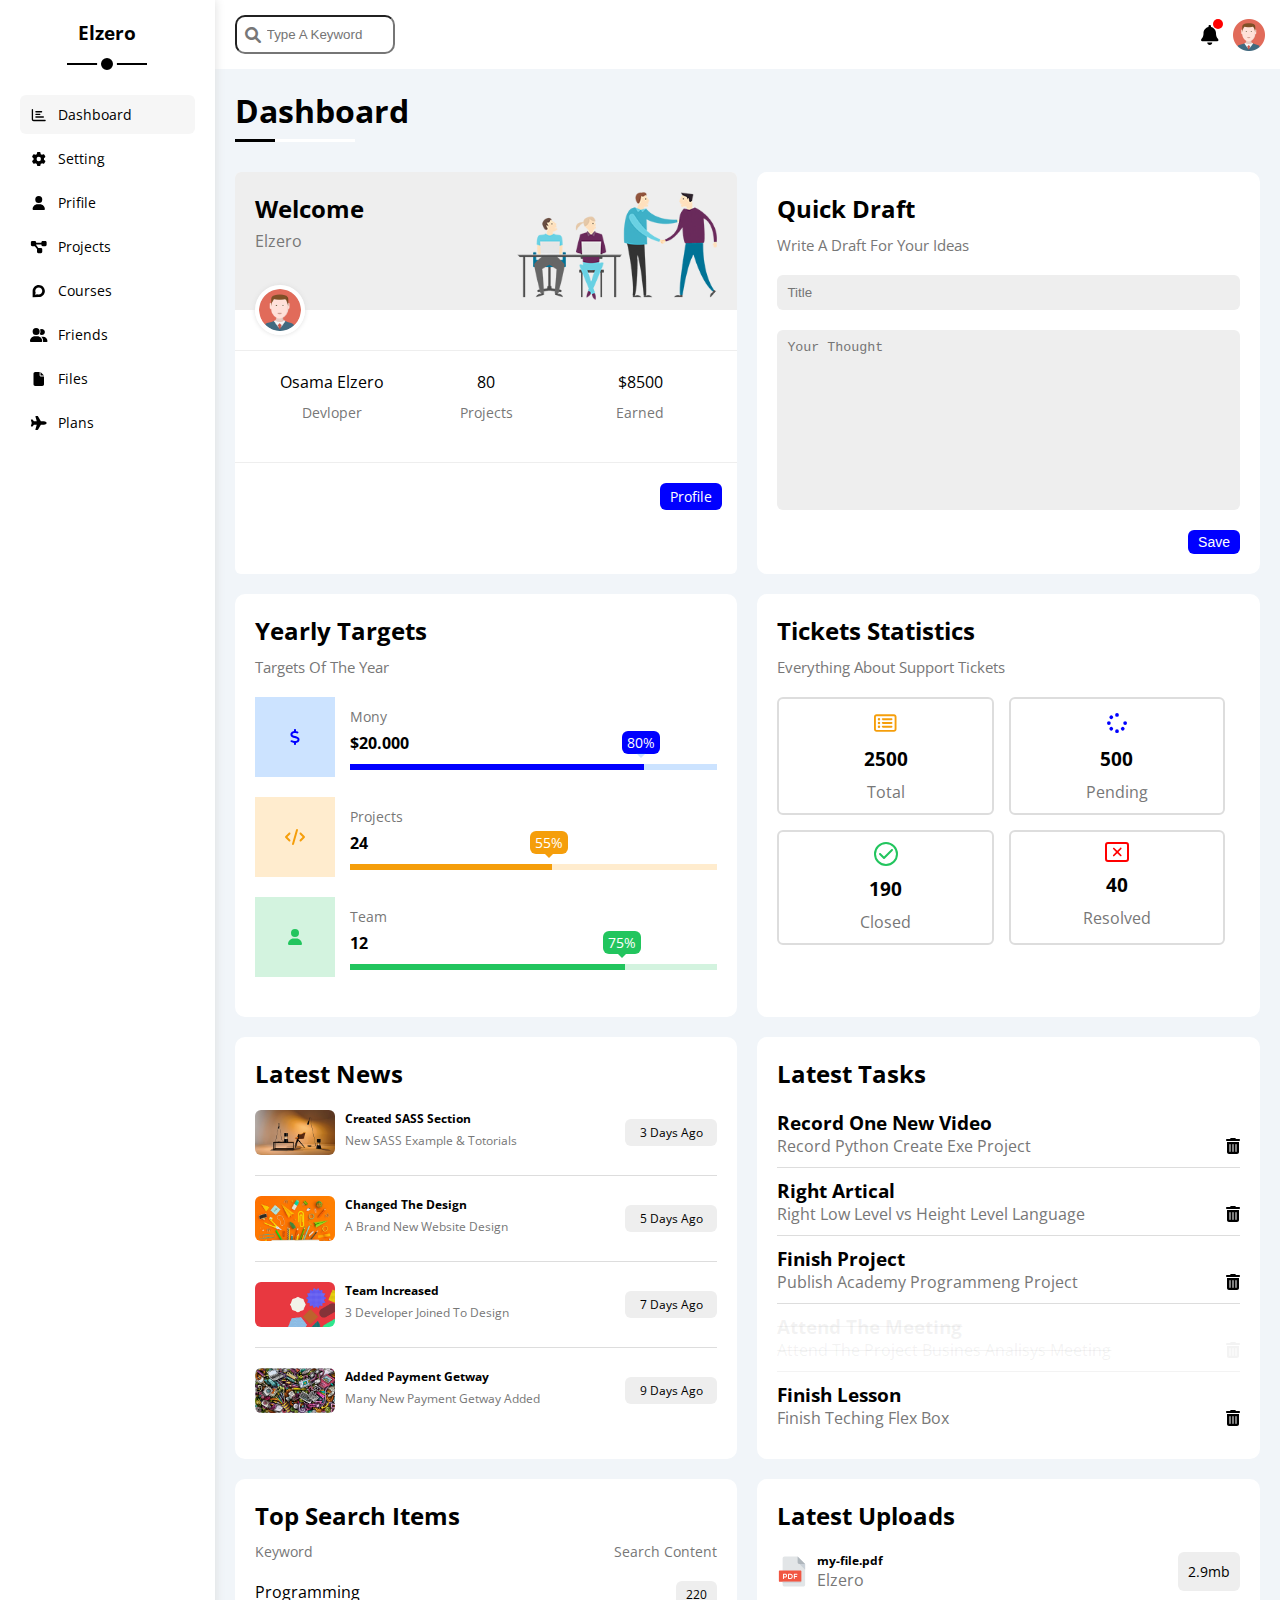
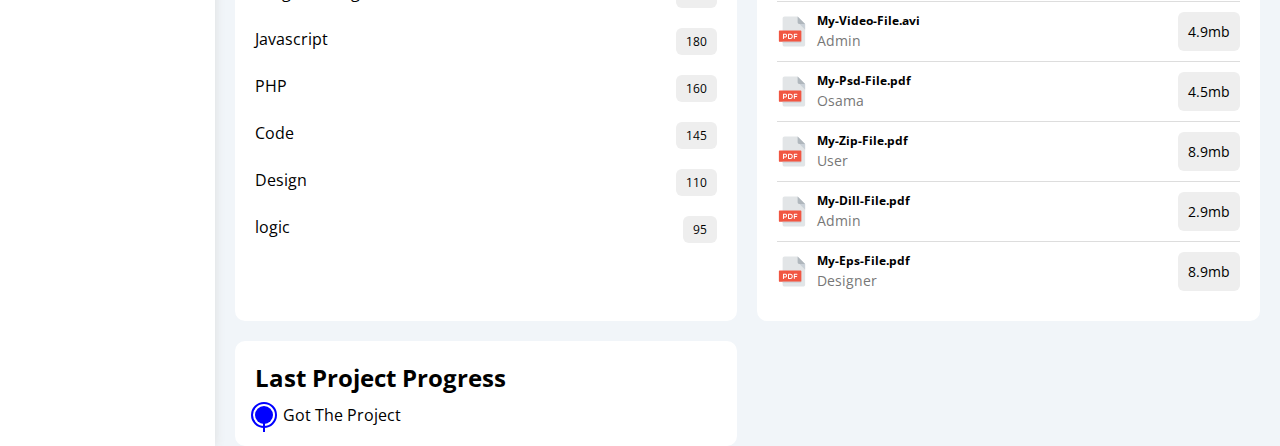
==== index.html @ ab2bf0a9 "test" ====
<!DOCTYPE html>
<html lang="en">

<head>
    <meta charset="UTF-8">
    <meta name="viewport" content="width=device-width, initial-scale=1.0">
    <title>Temblate4</title>
    <link rel="stylesheet" href="css/helpers/all.min.css">
    <link href="https://cdnjs.cloudflare.com/ajax/libs/font-awesome/6.0.0-beta3/css/all.min.css" rel="stylesheet">
    <link rel="stylesheet" href="css/helpers/reset.css">
    <link rel="stylesheet" href="css/helpers/global.css">
    <link rel="stylesheet" href="css/helpers/variables.css">
    <link rel="preconnect" href="https://fonts.googleapis.com">
    <link rel="preconnect" href="https://fonts.gstatic.com" crossorigin>
    <link href="https://fonts.googleapis.com/css2?family=Open+Sans:ital,wght@0,300..800;1,300..800&display=swap"
        rel="stylesheet">
    <link rel="stylesheet" href="css/style/framework.css">
    <link rel="stylesheet" href="css/style/sidebar-section.css">
    <link rel="stylesheet" href="css/mediaquery/sidebar-media.css">
    <link rel="stylesheet" href="css/style/head-section.css">
    <link rel="stylesheet" href="css/style/wrapper-section.css">
    <link rel="stylesheet" href="css/mediaquery/wrapper-media.css">


</head>

<body>
    <div class="page d-flex">
        <div class="sidebar bg-white p-20 p-relative">
            <h3 class="p-relative txt-c">Elzero</h3>
            <ul>
                <li>
                    <a class="active d-flex align-center fs-14 c-black rad-6 p-10" href="index.html">
                        <i class="fa-regular fa-chart-bar fa-fw"></i>
                        <span class="fs-14 hide-mobile">Dashboard</span>
                    </a>
                </li>
                <li>
                    <a class="d-flex align-center fs-14 c-black rad-6 p-10" href="setting.html">
                        <i class="fa-solid fa-gear fa-fw"></i>
                        <span class="fs-14 hide-mobile">Setting</span>
                    </a>
                </li>
                <li>
                    <a class="d-flex align-center fs-14 c-black rad-6 p-10" href="profile.html">
                        <i class="fa-solid fa-user fa-fw"></i>
                        <span class="fs-14 hide-mobile">Prifile</span>
                    </a>
                </li>
                <li>
                    <a class="d-flex align-center fs-14 c-black rad-6 p-10" href="projects.html">
                        <i class="fa-solid fa-diagram-project fa-fw"></i>
                        <span class="fs-14 hide-mobile">Projects</span>
                    </a>
                </li>
                <li>
                    <a class="d-flex align-center fs-14 c-black rad-6 p-10" href="courses.html">
                        <i class="fa-brands fa-discourse fa-fw"></i>
                        <span class="fs-14 hide-mobile">Courses</span>
                    </a>
                </li>
                <li>
                    <a class="d-flex align-center fs-14 c-black rad-6 p-10" href="friends.html">
                        <i class="fa-solid fa-user-group fa-fw"></i>
                        <span class="fs-14 hide-mobile">Friends</span>
                    </a>
                </li>
                <li>
                    <a class="d-flex align-center fs-14 c-black rad-6 p-10" href="files.html">
                        <i class="fa-solid fa-file fa-fw"></i>
                        <span class="fs-14 hide-mobile">Files</span>
                    </a>
                </li>
                <li>
                    <a class="d-flex align-center fs-14 c-black rad-6 p-10" href="plans.html">
                        <i class="fa-solid fa-plane fa-fw"></i>
                        <span class="fs-14 hide-mobile">Plans</span>
                    </a>
                </li>
            </ul>
        </div>
        <div class="content w-full">
            <!-- Strart Head -->
            <div class="head bg-white p-15 between-flex">
                <div class="search p-relative">
                    <input class="p-10 .border-ccc rad-10" type="search" placeholder="Type A Keyword">
                </div>
                <div class="icons d-flex align-center">
                    <span class="p-relative notification">
                        <i class="fa-solid fa-bell fa-lg"></i>
                    </span>
                    <img src="images/header/avatar.png" alt="">
                </div>
            </div>
            <!-- End Head -->
            <h1 class="p-relative">Dashboard</h1>
            <div class="wrapper d-grid g-20">
                <!-- Start welcome wedget -->
                <div class="welcome  bg-white rad-6  txt-c-mobile d-block-mobile">
                    <div class="intro p-relative p-20 d-flex space-between bg-eee">
                        <div>
                            <h2 class="m-0">welcome</h2>
                            <p class="c-grey mt-5 mb-0">Elzero</p>
                        </div>
                        <img src="images/header/avatar.png" alt="">
                        <img class="hide-mobile" src="images/wrapper/welcome.png" alt="">
                    </div>
                    <div class="body txt-c d-flex p-20 mt-40 mb-20 d-block-mobile">
                        <div>Osama Elzero <span class="d-block c-grey mt-10 fs-14">Devloper</span></div>
                        <div>80 <span class="d-block c-grey mt-10 fs-14">Projects</span></div>
                        <div>$8500<span class="d-block c-grey mt-10 fs-14">Earned</span></div>
                    </div>
                    <a href="profile.html" class="visit d-block fs-14 rad-6 bg-blue c-white w-fit btn-shape">Profile</a>
                </div>
                <!-- End welcome wedget -->

                <!-- Start quick draft wedget -->
                <div class="quick-draft p-20 bg-white rad-10">
                    <h2 class="mb-10">Quick Draft</h2>
                    <p class="mb-20 c-grey fs-15">Write A Draft For Your Ideas</p>
                    <form action="">
                        <input class="d-block mb-20 w-full bg-eee rad-6 b-none p-10" type="text" placeholder="Title">
                        <textarea class="d-block mb-20 w-full bg-eee rad-6 b-none p-10"
                            placeholder="Your Thought"></textarea>
                        <input class="save d-block fs-14 bg-blue rad-6 b-none c-white w-fit mt-20 btn-shape"
                            type="submit" value="Save">
                    </form>
                </div>
                <!-- End quick draft wedget -->

                <!-- Start Targets wedget -->
                <div class="targets p-20 bg-white rad-10">
                    <h2 class="mb-10">Yearly Targets</h2>
                    <p class="mb-20 c-grey fs-15">Targets Of The Year</p>
                    <div class="targets-row mb-20 center-flex  blue ">
                        <div class="icon center-flex">
                            <i class="fa-solid fa-dollar-sign c-blue"></i>
                        </div>
                        <div class="details">
                            <span class="fs-14 c-grey">Mony</span>
                            <span class="d-block mt-5 mb-10 fw-bold">$20.000</span>
                            <div class="progress p-relative">
                                <span class="bg-blue blue" style="width: 80%">
                                    <span class="bg-blue rad-6 fs-14">80%</span>
                                </span>
                            </div>
                        </div>
                    </div>

                    <div class="targets-row mb-20 center-flex orange">
                        <div class="icon center-flex">
                            <i class="fa-solid fa-code c-orange"></i>
                        </div>
                        <div class="details">
                            <span class="fs-14 c-grey">Projects</span>
                            <span class="d-block mt-5 mb-10 fw-bold">24</span>
                            <div class="progress p-relative">
                                <span class="bg-orange orange" style="width: 55%">
                                    <span class="bg-orange rad-6 fs-14">55%</span>
                                </span>
                            </div>
                        </div>
                    </div>

                    <div class="targets-row mb-20  center-flex green">
                        <div class="icon center-flex">
                            <i class="fa-solid fa-user c-green"></i>
                        </div>
                        <div class="details">
                            <span class="fs-14 c-grey">Team</span>
                            <span class="d-block mt-5 mb-10 fw-bold">12</span>
                            <div class="progress p-relative">
                                <span class="bg-green green" style="width: 75%">
                                    <span class="bg-green rad-6 fs-14">75%</span>
                                </span>
                            </div>
                        </div>
                    </div>
                </div>
                <!-- End Targets wedget -->

                <!-- Start tickets wedget -->
                <div class="tickets bg-white rad-10 p-20">
                    <h2 class="mb-10">Tickets Statistics</h2>
                    <p class="mb-20 c-grey fs-15">Everything About Support Tickets</p>
                    <div class="content flex-wrap d-flex g-15">
                        <div class="box rad-6 d-flex align-center justify-center flex-column g-10 p">
                            <div class="icon">
                                <i class="fa-regular fa-rectangle-list"></i>
                            </div>
                            <h3>2500</h3>
                            <span class="c-grey">Total</span>
                        </div>

                        <div class="box rad-6 d-flex align-center flex-column g-10 p">
                            <div class="icon">
                                <i class="fa-solid fa-spinner"></i>
                            </div>
                            <h3>500</h3>
                            <span class="c-grey">Pending</span>
                        </div>

                        <div class="box rad-6 d-flex  align-center flex-column g-10 p">
                            <div class="icon right rad-50 d-flex align-center justify-center">
                                <i class="fa-solid fa-check"></i>
                            </div>
                            <h3>190</h3>
                            <span class="c-grey">Closed</span>
                        </div>

                        <div class="box rad-6 d-flex align-center flex-column g-10 p">
                            <div class="icon d-flex align-center justify-center fs-14">
                                <i class="fa-solid fa-xmark"></i>
                            </div>
                            <h3>40</h3>
                            <span class="c-grey">Resolved</span>
                        </div>

                    </div>
                </div>
                <!-- End tickets wedget -->

                <!-- Start News wedget -->
                <div class="news p-20 bg-white rad-10">
                    <h2>Latest News</h2>
                    <!-- <p class="mb-20 c-grey fs-15">Latest News From The Website</p> -->
                    <div class="news-row  between-flex">
                        <div class="news-content d-flex g-10">
                            <img class="rad-6 hide-mobile" src="images/news/news-01.png" alt="">
                            <div class="text">
                                <h3 class="mb-5 fs-12">Created SASS Section</h3>
                                <p class="c-grey fs-12">New SASS Example & Totorials</p>
                            </div>
                        </div>
                        <div class="days bg-eee rad-6 d-flex justify-center fs-12 ">3 Days Ago</div>
                    </div>

                    <div class="news-row  between-flex">
                        <div class="news-content d-flex g-10">
                            <img class="rad-6 hide-mobile" src="images/news/news-02.png" alt="">
                            <div class="text">
                                <h3 class="mb-5 fs-12">Changed The Design</h3>
                                <p class="c-grey fs-12">A Brand New Website Design</p>
                            </div>
                        </div>
                        <div class="days bg-eee rad-6 d-flex justify-center fs-12 ">5 Days Ago</div>
                    </div>

                    <div class="news-row  between-flex">
                        <div class="news-content d-flex g-10">
                            <img class="rad-6 hide-mobile" src="images/news/news-03.png" alt="">
                            <div class="text">
                                <h3 class="mb-5 fs-12">Team Increased</h3>
                                <p class="c-grey fs-12">3 Developer Joined To Design</p>
                            </div>
                        </div>
                        <div class="days bg-eee rad-6 d-flex justify-center fs-12 ">7 Days Ago</div>
                    </div>
                    <div class="news-row  between-flex">
                        <div class="news-content d-flex g-10">
                            <img class="rad-6 hide-mobile" src="images/news/news-04.png" alt="">
                            <div class="text">
                                <h3 class="mb-5 fs-12">Added Payment Getway</h3>
                                <p class="c-grey fs-12">Many New Payment Getway Added</p>
                            </div>
                        </div>
                        <div class="days bg-eee rad-6 d-flex justify-center fs-12 ">9 Days Ago</div>
                    </div>
                </div>
                <!-- End News wedget -->

                <!-- Start tasks wedget -->
                <div class="tasks p-20 bg-white rad-10">
                    <h2 class="mb-10">Latest Tasks</h2>
                    <div class="tasks-row">
                        <div class="tasks-content d-flex space-between">
                            <div class="text">
                                <h3>Record One New Video</h3>
                                <p class="c-grey">Record Python Create Exe Project</p>
                            </div>
                            <div class="icon">
                                <i class="fa-solid fa-trash-can"></i>
                            </div>
                        </div>
                    </div>

                    <div class="tasks-row">
                        <div class="tasks-content d-flex space-between">
                            <div class="text">
                                <h3>Right Artical</h3>
                                <p class="c-grey">Right Low Level vs Height Level Language</p>
                            </div>
                            <div class="icon">
                                <i class="fa-solid fa-trash-can"></i>
                            </div>
                        </div>
                    </div>

                    <div class="tasks-row">
                        <div class="tasks-content d-flex space-between">
                            <div class="text">
                                <h3>Finish Project</h3>
                                <p class="c-grey">Publish Academy Programmeng Project</p>
                            </div>
                            <div class="icon">
                                <i class="fa-solid fa-trash-can"></i>
                            </div>
                        </div>
                    </div>

                    <div class="tasks-row">
                        <div class="tasks-content d-flex space-between">
                            <div class="text">
                                <h3 class="c-deleted line-through">Attend The Meeting</h3>
                                <p class="c-deleted line-through">Attend The Project Busines Analisys Meeting</p>
                            </div>
                            <div class="icon c-deleted">
                                <i class="fa-solid fa-trash-can"></i>
                            </div>
                        </div>
                    </div>

                    <div class="tasks-row">
                        <div class="tasks-content d-flex space-between">
                            <div class="text">
                                <h3>Finish Lesson</h3>
                                <p class="c-grey">Finish Teching Flex Box</p>
                            </div>
                            <div class="icon">
                                <i class="fa-solid fa-trash-can"></i>
                            </div>
                        </div>
                    </div>

                </div>
                <!-- End tasks wedget -->

                <!-- Start search wedget -->
                <div class="search p-20 bg-white rad-10">
                    <h2 class="mb-10">Top Search Items</h2>
                    <div class="keyword c-grey fs-14 d-flex space-between">
                        <p>Keyword</p>
                        <p>Search Content</p>
                    </div>

                    <div class="lang d-flex space-between mt-20">
                        <p>Programming</p>
                        <span class="bg-eee fs-12 rad-6">220</span>
                    </div>

                    <div class="lang d-flex space-between mt-20">
                        <p>Javascript</p>
                        <span class="bg-eee fs-12 rad-6">180</span>
                    </div>

                    <div class="lang d-flex space-between mt-20">
                        <p>PHP</p>
                        <span class="bg-eee fs-12 rad-6">160</span>
                    </div>

                    <div class="lang d-flex space-between mt-20">
                        <p>Code</p>
                        <span class="bg-eee fs-12 rad-6">145</span>
                    </div>

                    <div class="lang d-flex space-between mt-20">
                        <p>Design</p>
                        <span class="bg-eee fs-12 rad-6">110</span>
                    </div>

                    <div class="lang d-flex space-between mt-20">
                        <p>logic</p>
                        <span class="bg-eee fs-12 rad-6">95</span>
                    </div>
                </div>
                <!-- End search wedget -->

                <!-- Start uploads wedget -->
                <div class="upload p-20 bg-white rad-10">
                    <h2 class="mb-10">Latest Uploads</h2>

                    <div class="up-content p d-flex space-between">
                        <div class="file d-flex g-10">
                            <img src="images/uploads/pdf.svg" alt="">
                            <div class="text">
                                <p class="fs-12 fw-bold">my-file.pdf</p>
                                <span class="c-grey">Elzero</span>
                            </div>
                        </div>
                        <span class="number rad-6 bg-eee d-flex align-center justify-center fs-14">2.9mb</span>
                    </div>

                    <div class="up-content p d-flex space-between">
                        <div class="file d-flex g-10">
                            <img src="images/uploads/pdf.svg" alt="">
                            <div class="text">
                                <p class="fs-12 fw-bold">My-Video-File.avi</p>
                                <span class="c-grey fs-14">Admin</span>
                            </div>
                        </div>
                        <span class="number bg-eee rad-6 d-flex align-center justify-center fs-14">4.9mb</span>
                    </div>

                    <div class="up-content p d-flex space-between">
                        <div class="file d-flex g-10">
                            <img src="images/uploads/pdf.svg" alt="">
                            <div class="text">
                                <p class="fs-12 fw-bold">My-Psd-File.pdf</p>
                                <span class="c-grey fs-14">Osama</span>
                            </div>
                        </div>
                        <span class="number bg-eee rad-6 d-flex align-center justify-center fs-14">4.5mb</span>
                    </div>

                    <div class="up-content p d-flex space-between">
                        <div class="file d-flex g-10">
                            <img src="images/uploads/pdf.svg" alt="">
                            <div class="text">
                                <p class="fs-12 fw-bold">My-Zip-File.pdf</p>
                                <span class="c-grey fs-14">User</span>
                            </div>
                        </div>
                        <span class="number rad-6 bg-eee d-flex align-center justify-center fs-14">8.9mb</span>
                    </div>

                    <div class="up-content p d-flex space-between">
                        <div class="file d-flex g-10">
                            <img src="images/uploads/pdf.svg" alt="">
                            <div class="text">
                                <p class="fs-12 fw-bold">My-Dill-File.pdf</p>
                                <span class="c-grey fs-14">Admin</span>
                            </div>
                        </div>
                        <span class="number rad-6 bg-eee d-flex align-center justify-center fs-14">2.9mb</span>
                    </div>

                    <div class="up-content p d-flex space-between">
                        <div class="file d-flex g-10">
                            <img src="images/uploads/pdf.svg" alt="">
                            <div class="text">
                                <p class="fs-12 fw-bold">My-Eps-File.pdf</p>
                                <span class="c-grey fs-14">Designer</span>
                            </div>
                        </div>
                        <span class="number rad-6 bg-eee d-flex align-center justify-center fs-14">8.9mb</span>
                    </div>
                </div>
                <!-- End uploads wedget -->

                <!-- Start project wedget -->
                <div class="project p-20 bg-white rad-10">
                    <h2 class="mb-10">Last Project Progress</h2>

                    <ul>
                        <li class="d-flex align-center"><span class="p-relative"></span>Got The Project</li>
                    </ul>
                </div>
                <!-- End project wedget -->



            </div>
        </div>


        <script src="js/all.min.js"></script>
</body>

</html>
---- css/helpers/global.css ----
html {
    scroll-behavior: smooth;
}

body {
    font-family: "Open Sans", sans-serif;
}


ul {
    list-style: none;
}

a {
    text-decoration: none;
}

/* *:focus {
    outline: none;
} */

.container {
    padding-left: 15px;
    padding-right: 15px;
    margin-left: auto;
    margin-right: auto;
}

::-webkit-scrollbar {
    width: 15px;
}

::-webkit-scrollbar-track {
    background-color: white;
}

::-webkit-scrollbar-thumb {
    background-color: var(--main-color);
    transition: var(--main-transition);
    -webkit-transition: var(--main-transition);
    -moz-transition: var(--main-transition);
    -ms-transition: var(--main-transition);
    -o-transition: var(--main-transition);
}

::-webkit-scrollbar-thumb:hover {
    background-color: var(--main-ultr-color);
}
---- css/helpers/variables.css ----
:root {
    --main-transition: 0.3s;
    --fa-style-family: "Font Awesome 6 Free";
    --grey-color: #777;
    --red-color: red;
    --main-color: blue;
    --main-ultr-color: rgb(6, 6, 230);
    --blue: rgb(0 117 255 / 20%);
    --orange: #f59e0b;
    --green: #22c55e;
    --color-deleted : #77777717;
}
---- css/style/framework.css ----
/* Start box flex*/
@media(max-width:767px) {
    .hide-mobile {
        display: none;
    }

    .d-block-mobile {
        display: block;
    }
}

.d-block {
    display: block;
}

.d-flex {
    display: flex;
}

.flex-column {
    flex-direction: column;
}

.flex-wrap {
    flex-wrap: wrap;
}

.align-center {
    align-items: center;
}

.justify-center {
    justify-content: center;
}

.space-between {
    justify-content: space-between;
}

.d-grid {
    display: grid;
}

.g-10 {
    gap: 10px;
}

.g-20 {
    gap: 20px;
}

.g-15 {
    gap: 15px;
}

/* End box flex*/


/* Start width */
.w-full {
    width: 100%;
}

.w-fit {
    width: fit-content;
}

/* End width */

/* Start padding + margin */
.p-5 {
    padding: 5px;
}

.p-10 {
    padding: 10px;
}

.p-15 {
    padding: 15px;
}

.p-20 {
    padding: 20px;
}

.p {
    padding: 10px 0px;
}


.m-0 {
    margin: 0;
}

.m-20 {
    margin: 20px;
}

.mt-0 {
    margin-top: 0;
}

.mt-5 {
    margin-top: 5px;
}

.mt-10 {
    margin-top: 10px;
}

.mt-20 {
    margin-top: 20px;
}

.mt-40 {
    margin-top: 40px;
}

.mb-5 {
    margin-bottom: 5px;
}

.mb-10 {
    margin-bottom: 10px;
}

.mb-20 {
    margin-bottom: 20px;
}

/*End padding + margin */

/* Start color */
.bg-white {
    background-color: white;
}

.bg-eee {
    background-color: #eee;
}

.bg-blue {
    background-color: var(--main-color);
}

.bg-orange {
    background-color: var(--orange);
}

.bg-green {
    background-color: var(--green);
}

.c-black {
    color: black;
}

.c-grey {
    color: var(--grey-color);
}

.c-deleted {
    color: var(--color-deleted);
}


.c-white {
    color: white;
}

.c-blue {
    color: var(--main-color);
}

.c-orange {
    color: var(--orange);
}

.c-green {
    color: var(--green);
}

@media(max-width:767px) {
    .black-mobile {
        color: black;
    }
}

/* End color */

/* Start position */
.p-relative {
    position: relative;
}

/* End position */

/* Start fonts*/
.txt-c {
    text-align: center;
}

.fs-10 {
    font-size: 10px;
}

.fs-12 {
    font-size: 12px;
}

.fs-14 {
    font-size: 14px;
}

.fs-15 {
    font-size: 15px;
}

.fw-bold {
    font-weight: bold;
}

.line-through {
    text-decoration: line-through;
}

@media(max-width:767px) {
    .txt-c-mobile {
        text-align: center;
    }

    .d-block-mobile {
        display: block;
    }
}

/* End fonts */

/* Start border */
.rad-6 {
    border-radius: 6px;
    -webkit-border-radius: 6px;
    -moz-border-radius: 6px;
    -ms-border-radius: 6px;
    -o-border-radius: 6px;
}

.rad-10 {
    border-radius: 10px;
    -webkit-border-radius: 10px;
    -moz-border-radius: 10px;
    -ms-border-radius: 10px;
    -o-border-radius: 10px;
}

.rad-50 {
    border-radius: 50%;
    -webkit-border-radius: 50%;
    -moz-border-radius: 50%;
    -ms-border-radius: 50%;
    -o-border-radius: 50%;
}

.border-ccc {
    border: 1px solid #ccc;
}

.b-none {
    border: none;
}

/* End border*/

/* Start Component */
.between-flex {
    display: flex;
    align-items: center;
    justify-content: space-between;
}

.center-flex {
    display: flex;
    align-items: center;
    justify-content: center;
}

.btn-shape {
    padding: 4px 10px;
}

/* End Component */
---- css/style/sidebar-section.css ----
.page {
    background-color: #f1f5f9;
    min-height: 200vh;
}

.sidebar {
    width: 250px;
    box-shadow: 0 0 10px #ddd;
}

.sidebar>h3 {
    margin-bottom: 50px;
}

.sidebar ul li a{
    transition: var(--main-transition);
    -webkit-transition: var(--main-transition);
    -moz-transition: var(--main-transition);
    -ms-transition: var(--main-transition);
    -o-transition: var(--main-transition);
    margin-bottom: 5px;
}

.sidebar ul li a:hover , .sidebar ul li a.active{
    background-color: #f6f6f6;
}
.sidebar ul li a span{
    margin-left: 10px;
}
---- css/mediaquery/sidebar-media.css ----
@media(max-width:767px) {
    .sidebar {
        width: 58px;
        padding: 10px;
    }

    .sidebar h3 {
        font-size: 13px;
        margin-bottom: 15px;
    }

}

@media(min-width:768px) {

    .sidebar>h3::before,
    .sidebar>h3::after {
        content: "";
        background-color: black;
        left: 50%;
        transform: translateX(-50%);
        position: absolute;
    }

    .sidebar>h3::before {
        bottom: -20px;
        height: 2px;
        width: 80px;

    }

    .sidebar>h3::after {
        bottom: -29px;
        height: 12px;
        width: 12px;
        border-radius: 50%;
        border: 4px solid white;
    }
}
---- css/style/head-section.css ----
.content {
    overflow: hidden;
}

.content .head .search::before {
    font-family: var(--fa-style-family);
    content: "\f002";
    font-weight: 900;
    position: absolute;
    top: 50%;
    transform: translateY(-50%);
    left: 15px;
    color: var(--grey-color);
}
 

.content .head .search input {
    margin-left: 5px;
    padding-left: 30px;
    width: 160px;
    transition: width 0.3s;
    -webkit-transition: width 0.3s;
    -moz-transition: width 0.3s;
    -ms-transition: width 0.3s;
    -o-transition: width 0.3s;
}

.content .head .search input:focus {
    outline-color: #ddd;
    width: 200px;
}
.content .head .search input:focus::placeholder{
  color: transparent;
}

.content .head .icons .notification::before {
    content: "";
    background-color: var(--red-color);
    width: 10px;
    height: 10px;
    border-radius: 50%;
    position: absolute;
    top: -5px;
    right: -5px;
}

.content .head .icons  img {
    width: 32px;
    height: 32px;
    margin-left: 15px;
}

.page h1 {
    margin: 20px 20px 40px;
}

.page h1::before,
.page h1::after {
    content: "";
    height: 3px;
    background-color: black;
    position: absolute;
    left: 0;
    bottom: -10px;
}

.page h1::before {
    width: 120px;
    background-color: white;
}
.page h1::after {
    width: 40px;
    background-color: black;
}
---- css/style/wrapper-section.css ----
.wrapper {
    grid-template-columns: repeat(auto-fill, minmax(400px, 1fr));
    margin-left: 20px;
    margin-right: 20px;
}

.wrapper .intro>div>h2 {
    text-transform: capitalize;
}

/* start welcom wedget */
.welcome {
    overflow: hidden;
}

.welcome .intro img:last-of-type {
    width: 200px;
    margin-bottom: -10px;
}

.welcome .intro img:first-of-type {
    position: absolute;
    top: 100%;
    transform: translateY(-50%);
    width: 50px;
    height: 50px;
    border-radius: 50%;
    -webkit-border-radius: 50%;
    -moz-border-radius: 50%;
    -ms-border-radius: 50%;
    -o-border-radius: 50%;
    border: 4px solid white;
    -webkit-transform: translateY();
    -moz-transform: translateY();
    -ms-transform: translateY();
    -o-transform: translateY();
    box-shadow: 0 0 5px #ddd;
}

.welcome .body {
    border-top: 1px solid #eee;
    border-bottom: 1px solid #eee;

}

.welcome .body>div {
    flex: 1;
}

.welcome .body>div:not(:last-of-type) {
    margin-bottom: 20px;
}

.welcome .visit {
    margin: 0 15px 15px auto;
    transition: var(--main-transition);
    -webkit-transition: var(--main-transition);
    -moz-transition: var(--main-transition);
    -ms-transition: var(--main-transition);
    -o-transition: var(--main-transition);
}

.welcome .visit:hover {
    background-color: var(--main-ultr-color);
}

/* end welcom wedget */

/* start quick draft wedget */
.quick-draft form textarea {
    resize: none;
    min-height: 180px;
}

.quick-draft form .save {
    margin-left: auto;
    cursor: pointer;
    transition: var(--main-transition);
    -webkit-transition: var(--main-transition);
    -moz-transition: var(--main-transition);
    -ms-transition: var(--main-transition);
    -o-transition: var(--main-transition);
}

.quick-draft form .save:hover {
    background-color: var(--main-ultr-color);
}

/* End quick draft wedget */

/* start target wedget */
.targets .targets-row .icon {
    width: 80px;
    height: 80px;
    margin-right: 15px;
}

.blue .icon,
.blue .progress {
    background-color: rgb(0 117 255 / 20%);
}

.orange .icon,
.orange .progress {
    background-color: rgb(255 158 11 / 20%);
}

.green .icon,
.green .progress {
    background-color: rgb(34 197 94 / 20%);
}


.targets .details {
    flex: 1;
}

.targets .details .progress {
    height: 6px;
}

.targets .details .progress>span {
    position: absolute;
    top: 0;
    left: 0;
    height: 100%;
}

.targets .details .progress>span span {
    position: absolute;
    bottom: 16px;
    right: -16px;
    color: white;
    padding: 2px 5px;
}

.targets .details .progress>span span::after {
    content: "";
    position: absolute;
    border-color: transparent;
    border-style: solid;
    border-width: 5px;
    bottom: -9px;
    left: 50%;
    transform: translateX(-50%);
    -webkit-transform: translateX(-50%);
    -moz-transform: translateX(-50%);
    -ms-transform: translateX(-50%);
    -o-transform: translateX(-50%);
}

.targets .details .progress>.blue span::after {
    border-top-color: var(--blue);
}

.targets .details .progress>.orange span::after {
    border-top-color: var(--orange);
}

.targets .details .progress>.green span::after {
    border-top-color: var(--green);
}

/* End target wedget */

/* Start tickets wedget */
.tickets .content .box {
    border: 2px solid #ddd;
    width: calc(50% - 15px);
}

.tickets .content>div:first-of-type+div .icon {
    color: var(--main-color);
    font-size: 20px;
}

.tickets .content>div:first-of-type .icon {
    color: var(--orange);
    font-size: 20px;
}

.tickets .content .box .right {
    width: 20px;
    height: 20px;
    border: 2px solid var(--green);
    color: var(--green);
    padding: 10px;
}

.tickets .content>div:last-of-type .icon {
    width: 20px;
    height: 20px;
    border: 2px solid red;
    padding: 0 10px;
    border-radius: 3px;
    -webkit-border-radius: 3px;
    -moz-border-radius: 3px;
    -ms-border-radius: 3px;
    -o-border-radius: 3px;
    color: red;
}

/* End tickets wedget  */

/* Start News wedget */
.news .news-row {
    padding: 20px 0px;
}

.news .news-row:not(:last-of-type) {
    border-bottom: 1px solid #ddd;
}

.news .news-row .news-content {
    width: 80%;
}

.news .news-row .news-content img {
    width: 80px;
    height: 45px;
}

.news .news-row .days {
    width: 20%;
    padding: 5px;
}

/* End News wedget */

/* Start Tasks wedget */
.tasks .tasks-row:not(:last-of-type) {
    border-bottom: 1px solid #ddd;
}

.tasks .tasks-row .tasks-content {
    align-items: flex-end;
    padding: 10px 0px;
}

.tasks .tasks-row:first-of-type+.tasks-row+.tasks-row+.tasks-row {
    border-bottom: 1px solid var(--color-deleted);
}

/* End Tasks wedget */

/* Start search wedget */
.search .lang span {
    padding: 5px 10px;
}

/* End search wedget */

/* Start uploads wedget */
.upload .up-content:not(:last-of-type) {
    border-bottom: 1px solid #ddd;
}

.upload .up-content .file img {
    width: 30px;
}

.upload .up-content .number {
    padding: 4px 10px;
}

/* End uploads wedget */

/* start project wedget */


.project ul li span {
    width: 18px;
    height: 18px;
    background-color: var(--main-color);
    border-radius: 50%;
    -webkit-border-radius: 50%;
    -moz-border-radius: 50%;
    -ms-border-radius: 50%;
    -o-border-radius: 50%;
    /* border: 2px solid red; */
    display: inline-block;
    margin-right: 10px;
}

.project ul li span::before{
  content: "";
  position: absolute;
  left: -4px;
  top: -4px;
  bottom: -4px;
  right: -4px;
  border: 2.5px solid var(--main-color);
  border-radius: 50%;
  -webkit-border-radius: 50%;
  -moz-border-radius: 50%;
  -ms-border-radius: 50%;
  -o-border-radius: 50%;
}

.project ul li span::after{
    content: "";
    position: absolute;
    width: 2px;
    height: 10px;
    background-color: var(--main-color);
    left: 50%;
    transform: translateX(-50%);
    bottom: -8px;
    -webkit-transform: translateX(-50%);
    -moz-transform: translateX(-50%);
    -ms-transform: translateX(-50%);
    -o-transform: translateX(-50%);
}






/* end project wedget */
---- css/mediaquery/wrapper-media.css ----
@media(max-width:767px) {
    .wrapper {
        grid-template-columns: minmax(200px, 1fr);
        margin-left: 10px;
        margin-right: 10px;
        gap: 10px;
    }

    .welcome .intro img:first-of-type {
        left: 50%;
        top: 74px;
        transform: translateX(-50%);

    }

    .tickets .content .box {
        width: 100%;
    }

    .news .news-row .days {
        width: 30%;
        font-size: 12px;
    }

    .news .news-row .news-content .text h3 {
        font-size: 16px;
    }

    .news .news-row .news-content .text p {
        font-size: 12px;
    }

    .tasks .tasks-row .tasks-content .text h3 {
        font-size: 16px;
    }

    .tasks .tasks-row .tasks-content .text p {
        font-size: 14px;
    }

}
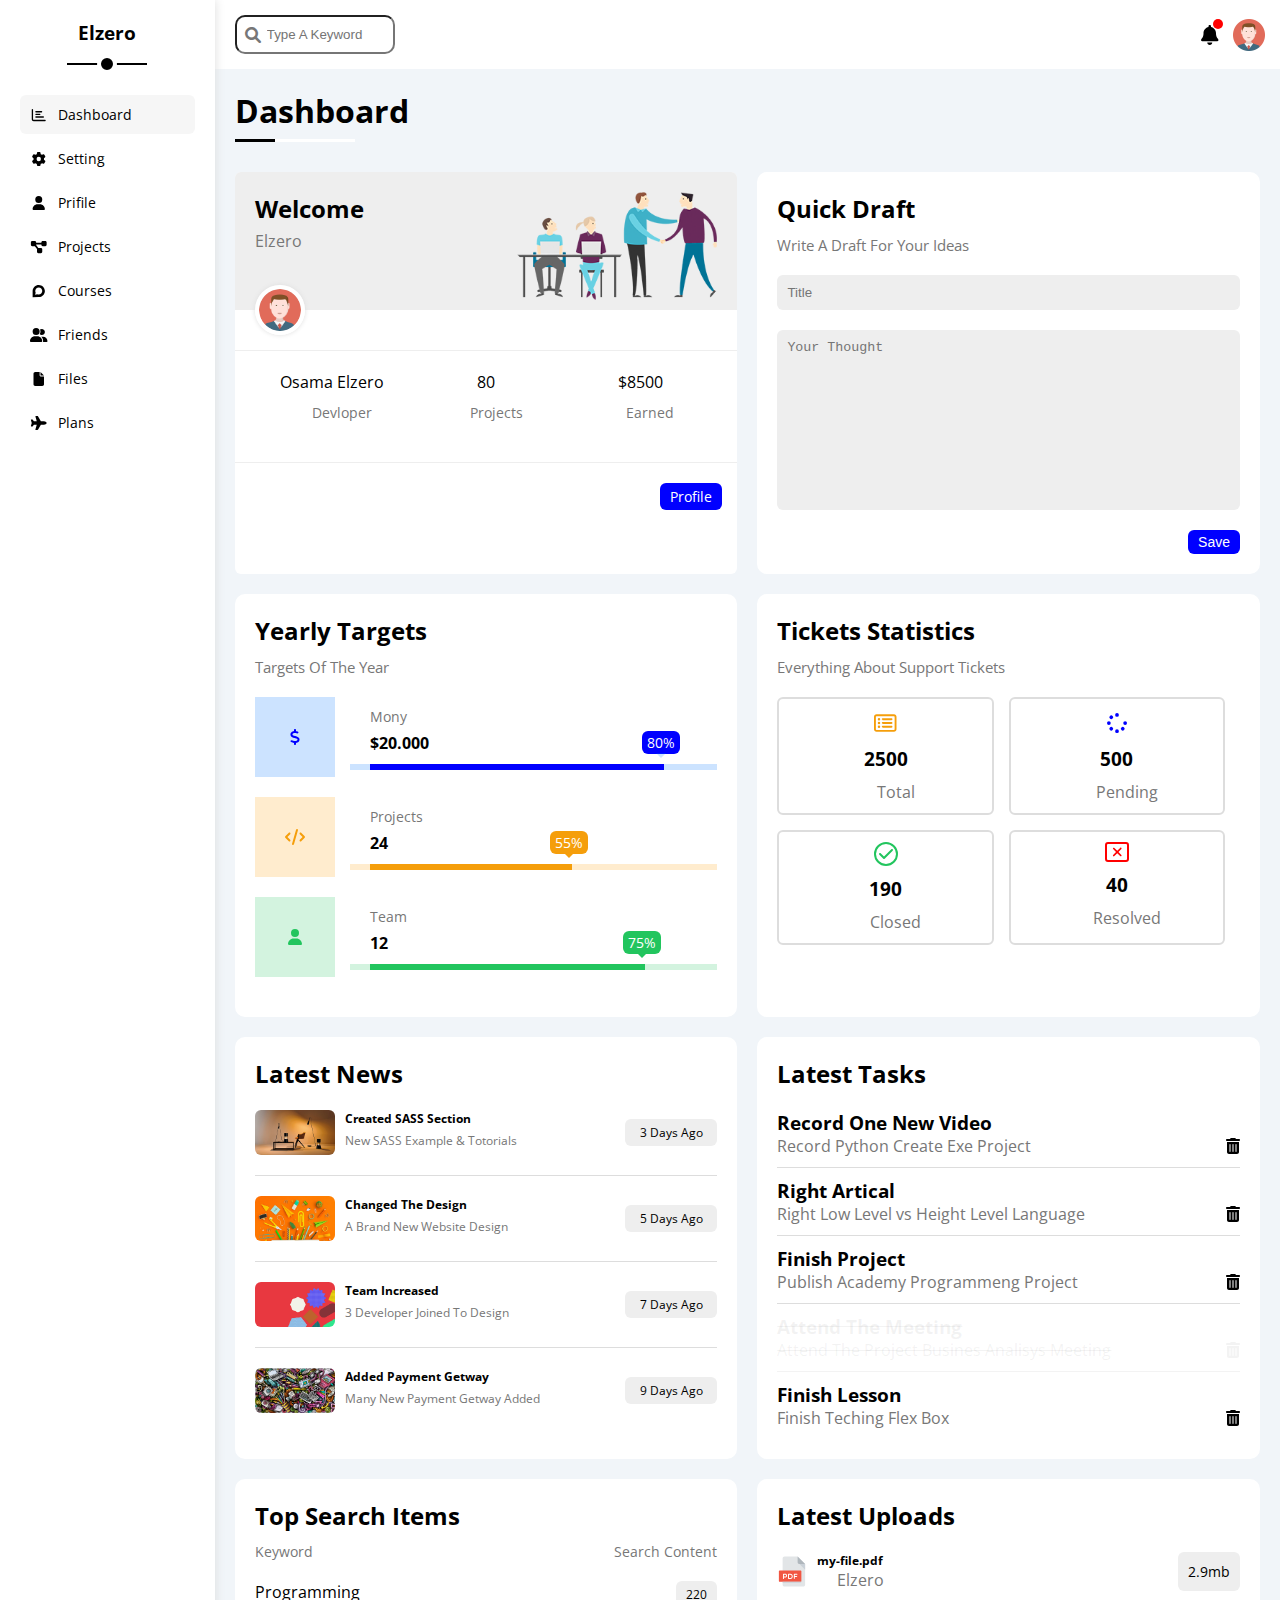
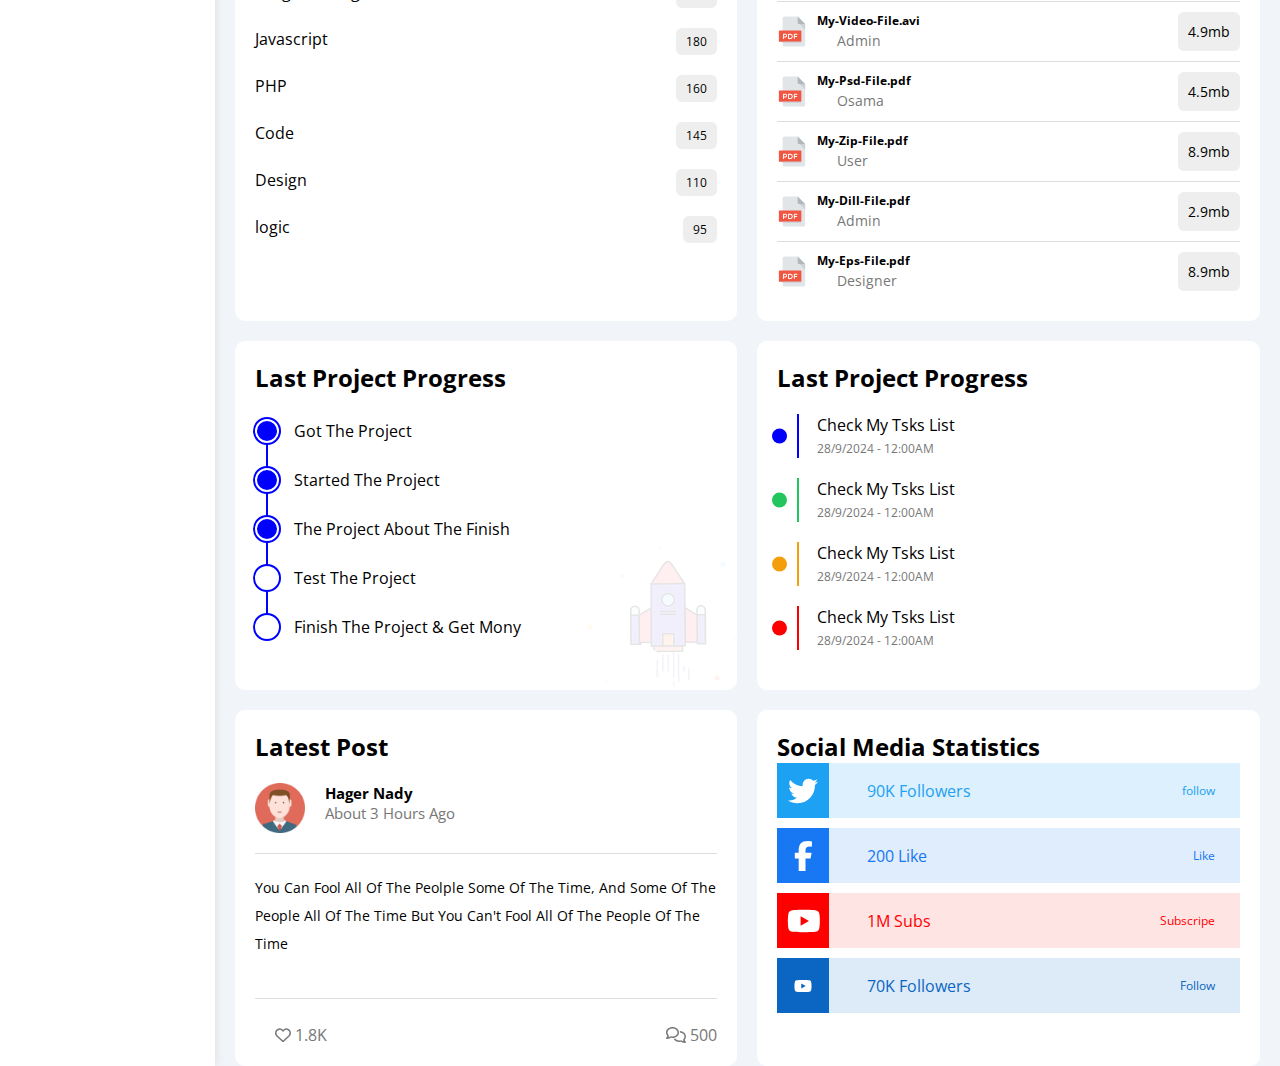
==== commit 4612e025: "update" ====
--- a/index.html
+++ b/index.html
@@ -448,14 +448,109 @@
                 <!-- End uploads wedget -->
 
                 <!-- Start project wedget -->
-                <div class="project p-20 bg-white rad-10">
+                <div class="project p-20 bg-white rad-10 p-relative">
                     <h2 class="mb-10">Last Project Progress</h2>
 
-                    <ul>
-                        <li class="d-flex align-center"><span class="p-relative"></span>Got The Project</li>
+                    <ul class="p-relative">
+                        <li class="mt-25 d-flex align-center done">Got The Project</li>
+                        <li class="mt-25 d-flex align-center done">Started The Project</li>
+                        <li class="mt-25 d-flex align-center done">The Project About The Finish</li>
+                        <li class="mt-25 d-flex align-center current">Test The Project</li>
+                        <li class="mt-25 d-flex align-center">Finish The Project & Get Mony</li>
                     </ul>
+                    <img src="images/project/project.png" class="hide-mobile" alt="project image">
                 </div>
                 <!-- End project wedget -->
+
+                <!-- Start reminder wedget -->
+                <div class="reminder p-20 bg-white rad-10">
+                    <h2 class="mb-20">Last Project Progress</h2>
+                    <ul class="p-relative">
+                        <li class="p-relative mb-20">
+                            <p>Check My Tsks List</p>
+                            <span class="c-grey fs-12">28/9/2024 - 12:00AM</span>
+                        </li>
+                        <li class="p-relative mb-20">
+                            <p>Check My Tsks List</p>
+                            <span class="c-grey fs-12">28/9/2024 - 12:00AM</span>
+                        </li>
+                        <li class="p-relative mb-20">
+                            <p>Check My Tsks List</p>
+                            <span class="c-grey fs-12">28/9/2024 - 12:00AM</span>
+                        </li>
+                        <li class="p-relative mb-20">
+                            <p>Check My Tsks List</p>
+                            <span class="c-grey fs-12">28/9/2024 - 12:00AM</span>
+                        </li>
+                    </ul>
+                </div>
+                <!-- End reminder wedget -->
+
+                <!-- Start latest post wedget -->
+                <div class="post p-20 bg-white rad-10">
+                    <h2 class="mb-20">Latest Post</h2>
+
+                    <div class="owner d-flex g-20 ">
+                        <img src="images/header/avatar.png" alt="">
+                        <div class="text">
+                            <h3 class="fs-15">Hager Nady</h3>
+                            <p class="c-grey fs-15">About 3 Hours Ago</p>
+                        </div>
+                    </div>
+
+                    <p class="txt-capital p-t-b fs-14">you can fool all of the peolple some of the time, and some of the
+                        people all
+                        of the time but you can't fool all of the people of the time</p>
+
+                    <div class="d-flex just-between mt-25 c-grey">
+                        <span>
+                            <i class="fa-regular fa-heart"></i>
+                            1.8K
+                        </span>
+
+                        <span>
+                            <i class="fa-regular fa-comments"></i>
+                            500
+                        </span>
+                    </div>
+                </div>
+                <!-- End latest post wedget -->
+
+                <!-- Start Social Media wedget -->
+                <div class="social p-20 bg-white rad-10">
+                    <h2>Social Media Statistics</h2>
+                    <div class="row twitter p-15 between-flex mb-10 p-relative">
+                        <span class="c-white h-full center-flex fs-30"><i class="fa-brands fa-twitter"></i></span>
+                        <span>90K Followers</span>
+                        <a href="#" class="fs-12 c-white btn-shape">follow</a>
+
+                    </div>
+
+                    <div class="row facebook p-15 between-flex mb-10 p-relative">
+                        <span class="c-white h-full center-flex fs-30"><i class="fa-brands fa-facebook-f"></i></span>
+                        <span>200 Like</span>
+                        <a href="#" class="fs-12 c-white btn-shape">Like</a>
+
+                    </div>
+
+                    <div class="row youtub p-15 between-flex mb-10 p-relative">
+                        <span class="c-white h-full center-flex fs-30"><i class="fa-brands fa-youtube"></i></span>
+                            <span>1M Subs</span>
+                            <a href="#" class="fs-12 c-white btn-shape">Subscripe</a>
+                    </div>
+
+                    <div class="row linkedin p-15 between-flex mb-10 p-relative">
+                        <span class="c-white h-full center-flex"><i class="fa-brands fa-youtube"></i></span>
+                       
+                            <span>70K Followers</span>
+                            <a href="#" class="fs-12 c-white btn-shape">Follow</a>
+                      
+                    </div>
+
+                </div>
+                <!-- End Social Media wedget -->
+
+
 
 
 
--- a/css/helpers/variables.css
+++ b/css/helpers/variables.css
@@ -9,4 +9,5 @@
     --orange: #f59e0b;
     --green: #22c55e;
     --color-deleted : #77777717;
+    /* --face-color */
 }--- a/css/style/framework.css
+++ b/css/style/framework.css
@@ -65,6 +65,10 @@
     width: fit-content;
 }
 
+.h-full {
+    height: 100%;
+}
+
 /* End width */
 
 /* Start padding + margin */
@@ -88,6 +92,10 @@
     padding: 10px 0px;
 }
 
+.p-t-b {
+    padding: 20px 0px;
+}
+
 
 .m-0 {
     margin: 0;
@@ -111,6 +119,10 @@
 
 .mt-20 {
     margin-top: 20px;
+}
+
+.mt-25 {
+    margin-top: 25px;
 }
 
 .mt-40 {
@@ -201,6 +213,10 @@
     text-align: center;
 }
 
+.txt-capital {
+    text-transform: capitalize;
+}
+
 .fs-10 {
     font-size: 10px;
 }
@@ -217,6 +233,10 @@
     font-size: 15px;
 }
 
+.fs-30 {
+    font-size: 30px;
+}
+
 .fw-bold {
     font-weight: bold;
 }
@@ -224,6 +244,7 @@
 .line-through {
     text-decoration: line-through;
 }
+
 
 @media(max-width:767px) {
     .txt-c-mobile {
@@ -285,6 +306,10 @@
     justify-content: center;
 }
 
+.just-between {
+    justify-content: space-between;
+}
+
 .btn-shape {
     padding: 4px 10px;
 }
--- a/css/style/wrapper-section.css
+++ b/css/style/wrapper-section.css
@@ -266,9 +266,7 @@
 /* End uploads wedget */
 
 /* start project wedget */
-
-
-.project ul li span {
+/* .project ul li span {
     width: 18px;
     height: 18px;
     background-color: var(--main-color);
@@ -278,11 +276,11 @@
     -ms-border-radius: 50%;
     -o-border-radius: 50%;
     /* border: 2px solid red; */
-    display: inline-block;
-    margin-right: 10px;
-}
-
-.project ul li span::before{
+/* display: inline-block;
+    margin-right: 10px; */
+/* } */
+
+/* .project ul li span::before{
   content: "";
   position: absolute;
   left: -4px;
@@ -295,26 +293,251 @@
   -moz-border-radius: 50%;
   -ms-border-radius: 50%;
   -o-border-radius: 50%;
-}
-
-.project ul li span::after{
+} */
+
+/* .project ul li span::after{
     content: "";
     position: absolute;
     width: 2px;
-    height: 10px;
+    height:40px;
     background-color: var(--main-color);
     left: 50%;
     transform: translateX(-50%);
-    bottom: -8px;
+    /* top: 109%; */
+/* bottom: -43px;
     -webkit-transform: translateX(-50%);
     -moz-transform: translateX(-50%);
     -ms-transform: translateX(-50%);
     -o-transform: translateX(-50%);
-}
-
-
-
-
-
-
-/* end project wedget */+}  */
+
+.project ul::before {
+    content: '';
+    position: absolute;
+    left: 11px;
+    height: 100%;
+    width: 2px;
+    background-color: var(--main-color);
+}
+
+.project ul li::before {
+    content: '';
+    width: 20px;
+    height: 20px;
+    display: block;
+    margin-right: 15px;
+    border-radius: 50%;
+    -webkit-border-radius: 50%;
+    -moz-border-radius: 50%;
+    -ms-border-radius: 50%;
+    -o-border-radius: 50%;
+    background-color: white;
+    border: 2px solid white;
+    outline: 2px solid var(--main-color);
+    z-index: 1;
+}
+
+.project ul li.done::before {
+    content: '';
+    background-color: var(--main-color);
+}
+
+.project ul li.current::before {
+    content: '';
+    animation: change-color 0.8s infinite alternate;
+    -webkit-animation: change-color 0.8s infinite alternate;
+}
+
+@keyframes change-color {
+    from {
+        background-color: var(--main-color);
+    }
+
+    to {
+        background-color: white;
+    }
+}
+
+.project img {
+    position: absolute;
+    width: 150px;
+    bottom: 0;
+    right: 0;
+    opacity: 0.1;
+}
+
+/* end project wedget */
+
+/* Start reminder wedget */
+.reminder ul {
+    margin-left: 20px;
+}
+
+.reminder ul li p,
+span {
+    margin-left: 20px;
+}
+
+.reminder ul li::before {
+    display: block;
+    content: '';
+    position: absolute;
+    left: 0px;
+    height: 100%;
+    width: 2px;
+    background-color: var(--main-color);
+}
+
+.reminder ul li::after {
+    content: '';
+    position: absolute;
+    top: 50%;
+    transform: translateY(-50%);
+    left: -25px;
+    height: 15px;
+    width: 15px;
+    border-radius: 50%;
+    background-color: var(--main-color);
+    -webkit-border-radius: 50%;
+    -moz-border-radius: 50%;
+    -ms-border-radius: 50%;
+    -o-border-radius: 50%;
+    -webkit-transform: translateY(-50%);
+    -moz-transform: translateY(-50%);
+    -ms-transform: translateY(-50%);
+    -o-transform: translateY(-50%);
+}
+
+
+.reminder ul li:first-of-type+li::before {
+    background-color: var(--green);
+}
+
+.reminder ul li:first-of-type+li::after {
+    background-color: var(--green);
+}
+
+.reminder ul li:first-of-type+li+li::before {
+    background-color: var(--orange);
+}
+
+.reminder ul li:first-of-type+li+li::after {
+    background-color: var(--orange);
+}
+
+.reminder ul li:first-of-type+li+li+li::before {
+    background-color: red;
+}
+
+.reminder ul li:first-of-type+li+li+li::after {
+    background-color: red;
+}
+
+/* End reminder wedget */
+
+/* Start latest post */
+.post .owner {
+    border-bottom: 1px solid #ddd;
+    padding-bottom: 20px;
+}
+
+.post .owner img {
+    width: 50px;
+}
+
+.post>p {
+    border-bottom: 1px solid #ddd;
+    line-height: 2;
+    padding-bottom: 40px;
+}
+
+/* End latest post */
+
+/* Start social wedget */
+.social .row {
+    padding-left: 70px;
+}
+
+.social .row>span:first-of-type {
+    position: absolute;
+    left: -20px;
+    top: 0;
+    width: 52px;
+    transition: var(--main-transition);
+    -webkit-transition: var(--main-transition);
+    -moz-transition: var(--main-transition);
+    -ms-transition: var(--main-transition);
+    -o-transition: var(--main-transition);
+
+}
+
+.social .row>span:first-of-type:hover {
+    transform: rotate(5deg);
+}
+
+.social .twitter {
+    background-color: #1da0f227;
+    color: #1da1f2;
+}
+
+.social .twitter>span:first-of-type {
+    background-color: #1da1f2;
+    color: white;
+}
+
+.social .twitter>span,
+.social .twitter a {
+    color: #1da1f2;
+}
+
+/* fcebook */
+.social .facebook {
+    background-color: #1876f222;
+    color: #1877f2;
+}
+
+.social .facebook>span:first-of-type {
+    background-color: #1877f2;
+    color: white;
+}
+
+.social .facebook>span,
+.social .facebook a {
+    color: #1877f2;
+}
+
+/* youtube */
+.social .youtub {
+    background-color: #ff00001b;
+    color: #ff0000;
+}
+
+.social .youtub>span:first-of-type {
+    background-color: #ff0000;
+    color: white;
+}
+
+.social .youtub>span,
+.social .youtub a {
+    color: #ff0000;
+}
+
+/* linkedin */
+
+.social .linkedin {
+    background-color: #0a66c223;
+    color: #0a66c2;
+}
+
+.social .linkedin>span:first-of-type {
+    background-color: #0a66c2;
+    color: white;
+}
+
+.social .linkedin>span,
+.social .linkedin a {
+    color: #0a66c2;
+}
+
+
+/* End social wedget */--- a/css/mediaquery/wrapper-media.css
+++ b/css/mediaquery/wrapper-media.css
@@ -37,5 +37,11 @@
     .tasks .tasks-row .tasks-content .text p {
         font-size: 14px;
     }
+    .post>p {
+        text-align: center;
+    }
+    .social .row>div>span:first-of-type {
+        font-size: 12px;
+    }
 
 }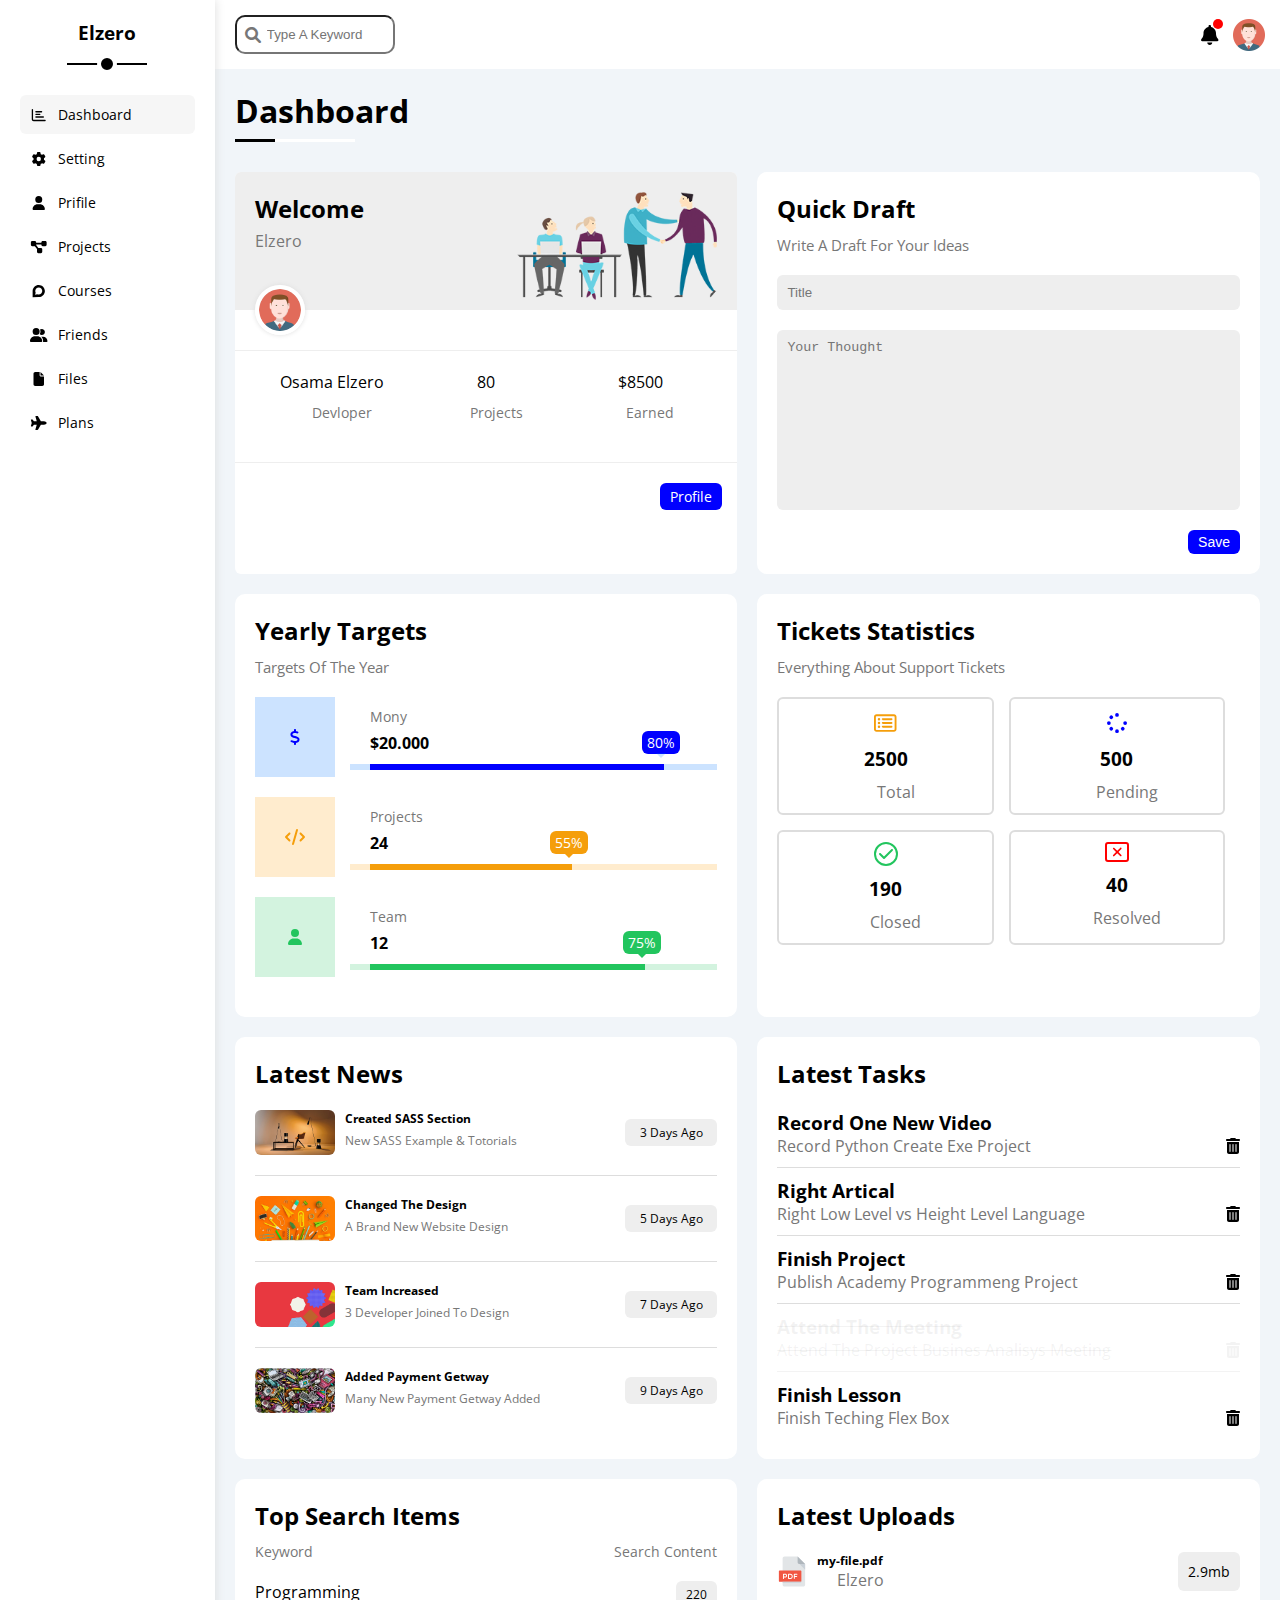
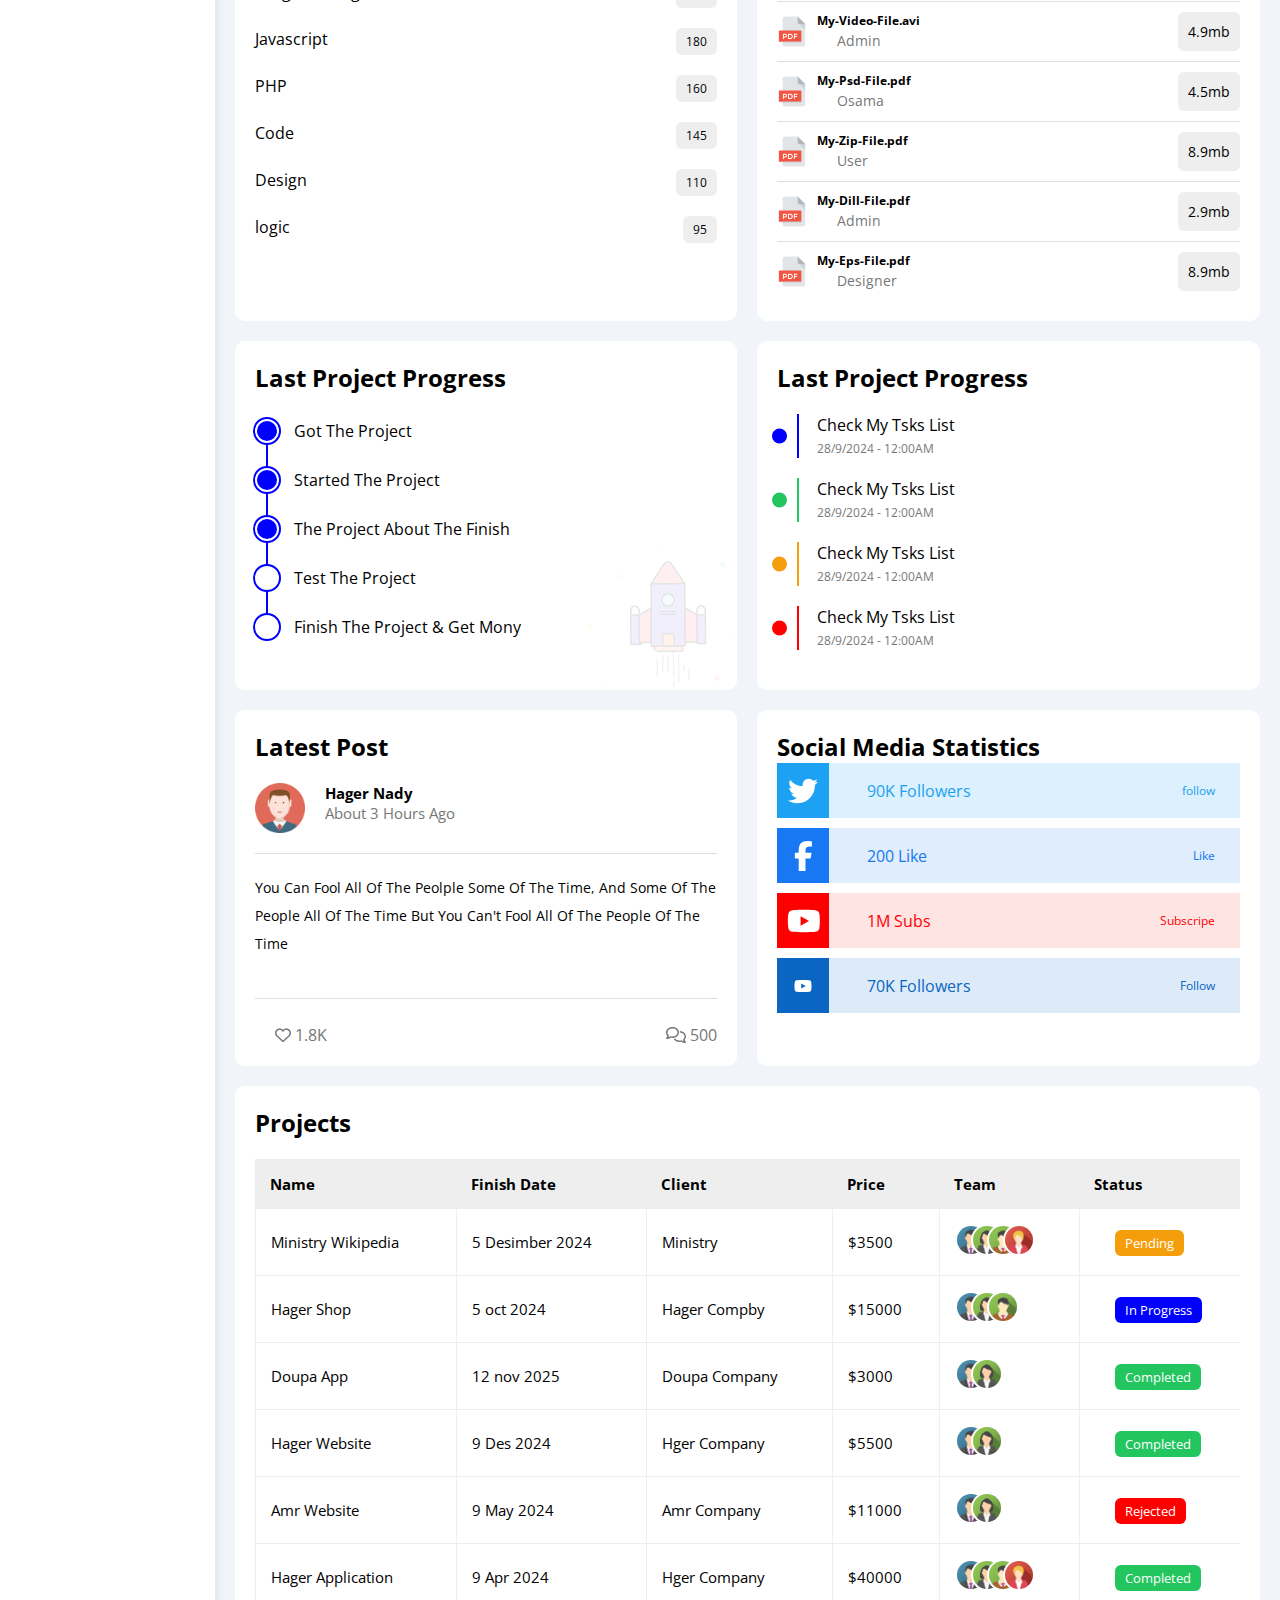
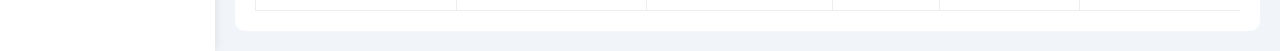
==== commit 622e7d9b: "add projects table" ====
--- a/index.html
+++ b/index.html
@@ -5,7 +5,7 @@
     <meta charset="UTF-8">
     <meta name="viewport" content="width=device-width, initial-scale=1.0">
     <title>Temblate4</title>
-    <link rel="stylesheet" href="css/helpers/all.min.css">
+    <link rel="styles+heet" href="css/helpers/all.min.css">
     <link href="https://cdnjs.cloudflare.com/ajax/libs/font-awesome/6.0.0-beta3/css/all.min.css" rel="stylesheet">
     <link rel="stylesheet" href="css/helpers/reset.css">
     <link rel="stylesheet" href="css/helpers/global.css">
@@ -20,11 +20,14 @@
     <link rel="stylesheet" href="css/style/head-section.css">
     <link rel="stylesheet" href="css/style/wrapper-section.css">
     <link rel="stylesheet" href="css/mediaquery/wrapper-media.css">
+    <link rel="stylesheet" href="css/style/table-section.css">
 
 
 </head>
 
 <body>
+
+
     <div class="page d-flex">
         <div class="sidebar bg-white p-20 p-relative">
             <h3 class="p-relative txt-c">Elzero</h3>
@@ -535,16 +538,16 @@
 
                     <div class="row youtub p-15 between-flex mb-10 p-relative">
                         <span class="c-white h-full center-flex fs-30"><i class="fa-brands fa-youtube"></i></span>
-                            <span>1M Subs</span>
-                            <a href="#" class="fs-12 c-white btn-shape">Subscripe</a>
+                        <span>1M Subs</span>
+                        <a href="#" class="fs-12 c-white btn-shape">Subscripe</a>
                     </div>
 
                     <div class="row linkedin p-15 between-flex mb-10 p-relative">
                         <span class="c-white h-full center-flex"><i class="fa-brands fa-youtube"></i></span>
-                       
-                            <span>70K Followers</span>
-                            <a href="#" class="fs-12 c-white btn-shape">Follow</a>
-                      
+
+                        <span>70K Followers</span>
+                        <a href="#" class="fs-12 c-white btn-shape">Follow</a>
+
                     </div>
 
                 </div>
@@ -555,10 +558,123 @@
 
 
             </div>
+
+            <!-- start project table -->
+            <div class="projects p-20 bg-white rad-10 m-20">
+                <h2 class=" mb-20">Projects</h2>
+                <div class="respovnsive-table">
+                    <table class="fs-15 w-full">
+                        <thead>
+                            <tr>
+                                <td>Name</td>
+                                <td>Finish Date</td>
+                                <td>Client</td>
+                                <td>Price</td>
+                                <td>Team</td>
+                                <td>Status</td>
+                            </tr>
+                        </thead>
+                        <tbody>
+                            <tr>
+                                <td>Ministry Wikipedia</td>
+                                <td>5 Desimber 2024</td>
+                                <td>Ministry</td>
+                                <td>$3500</td>
+                                <td>
+                                    <img src="images/team/team-01.png" alt="">
+                                    <img src="images/team/team-02.png" alt="">
+                                    <img src="images/team/team-03.png" alt="">
+                                    <!-- <img src="images/team/team-04.png" alt=""> -->
+                                    <img src="images/team/team-05.png" alt="">
+                                </td>
+                                <td>
+                                    <span class="label btn-shape rad-6 bg-orange c-white">Pending</span>
+                                </td>
+                            </tr>
+
+                            <tr>
+                                <td>Hager Shop</td>
+                                <td>5 oct 2024</td>
+                                <td>Hager Compby</td>
+                                <td>$15000</td>
+                                <td>
+                                    <img src="images/team/team-01.png" alt="">
+                                    <img src="images/team/team-02.png" alt="">
+                                    <img src="images/team/team-03.png" alt="">
+                                </td>
+                                <td>
+                                    <span class="label btn-shape rad-6 bg-blue c-white">In Progress</span>
+                                </td>
+                            </tr>
+
+                            <tr>
+                                <td>Doupa App</td>
+                                <td>12 nov 2025</td>
+                                <td>Doupa Company</td>
+                                <td>$3000</td>
+                                <td>
+                                    <img src="images/team/team-01.png" alt="">
+                                    <img src="images/team/team-02.png" alt="">
+                                </td>
+                                <td>
+                                    <span class="label btn-shape rad-6 bg-green c-white">Completed</span>
+                                </td>
+                            </tr>
+
+                            <tr>
+                                <td>Hager Website</td>
+                                <td>9 Des 2024</td>
+                                <td>Hger Company</td>
+                                <td>$5500</td>
+                                <td>
+                                    <img src="images/team/team-01.png" alt="">
+                                    <img src="images/team/team-02.png" alt="">
+                                </td>
+                                <td>
+                                    <span class="label btn-shape rad-6 bg-green c-white">Completed</span>
+                                </td>
+                            </tr>
+
+                            <tr>
+                                <td>Amr Website</td>
+                                <td>9 May 2024</td>
+                                <td>Amr Company</td>
+                                <td>$11000</td>
+                                <td>
+                                    <img src="images/team/team-01.png" alt="">
+                                    <img src="images/team/team-02.png" alt="">
+                                </td>
+                                <td>
+                                    <span class="label btn-shape rad-6 bg-red c-white">Rejected</span>
+                                </td>
+                            </tr>
+
+                            <tr>
+                                <td>Hager Application</td>
+                                <td>9 Apr 2024</td>
+                                <td>Hger Company</td>
+                                <td>$40000</td>
+                                <td>
+                                    <img src="images/team/team-01.png" alt="">
+                                    <img src="images/team/team-02.png" alt="">
+                                    <img src="images/team/team-03.png" alt="">
+                                    <img src="images/team/team-05.png" alt="">
+                                </td>
+                                <td>
+                                    <span class="label btn-shape rad-6 bg-green c-white">Completed</span>
+                                </td>
+                            </tr>
+                        </tbody>
+                    </table>
+                </div>
+            </div>
+            <!-- end project table -->
+
+
         </div>
 
-
-        <script src="js/all.min.js"></script>
+    </div>
+    <script src="js/all.min.js"></script>
 </body>
 
 </html>--- a/css/style/framework.css
+++ b/css/style/framework.css
@@ -162,6 +162,10 @@
 
 .bg-green {
     background-color: var(--green);
+}
+
+.bg-red {
+    background-color: red;
 }
 
 .c-black {
--- a/css/style/table-section.css
+++ b/css/style/table-section.css
@@ -0,0 +1,55 @@
+.projects .respovnsive-table {
+    overflow-x: auto;
+}
+
+.projects table {
+    min-width: 1000px;
+    border-spacing: 0;
+}
+
+.projects table .label {
+    font-size: 13px;
+}
+
+.projects thead td {
+    background-color: #eee;
+    font-weight: bold;
+}
+
+.projects table td {
+    padding: 15px;
+}
+
+.projects tbody td {
+    border-bottom: 1px solid #eee;
+    border-left: 1px solid #eee;
+    transition: var(--main-transition);
+    -webkit-transition: var(--main-transition);
+    -moz-transition: var(--main-transition);
+    -ms-transition: var(--main-transition);
+    -o-transition: var(--main-transition);
+}
+
+.projects tbody tr:hover td {
+    background-color: #faf7f7;
+}
+
+.projects table tbody tr td:last-child {
+    border-right: 1px solid #eee;
+}
+
+.projects table img {
+    width: 32px;
+    height: 32px;
+    border-radius: 50%;
+    -webkit-border-radius: 50%;
+    -moz-border-radius: 50%;
+    -ms-border-radius: 50%;
+    -o-border-radius: 50%;
+    padding: 2px;
+    background-color: white;
+}
+
+.projects table img:not(:first-child) {
+    margin-left: -20px;
+}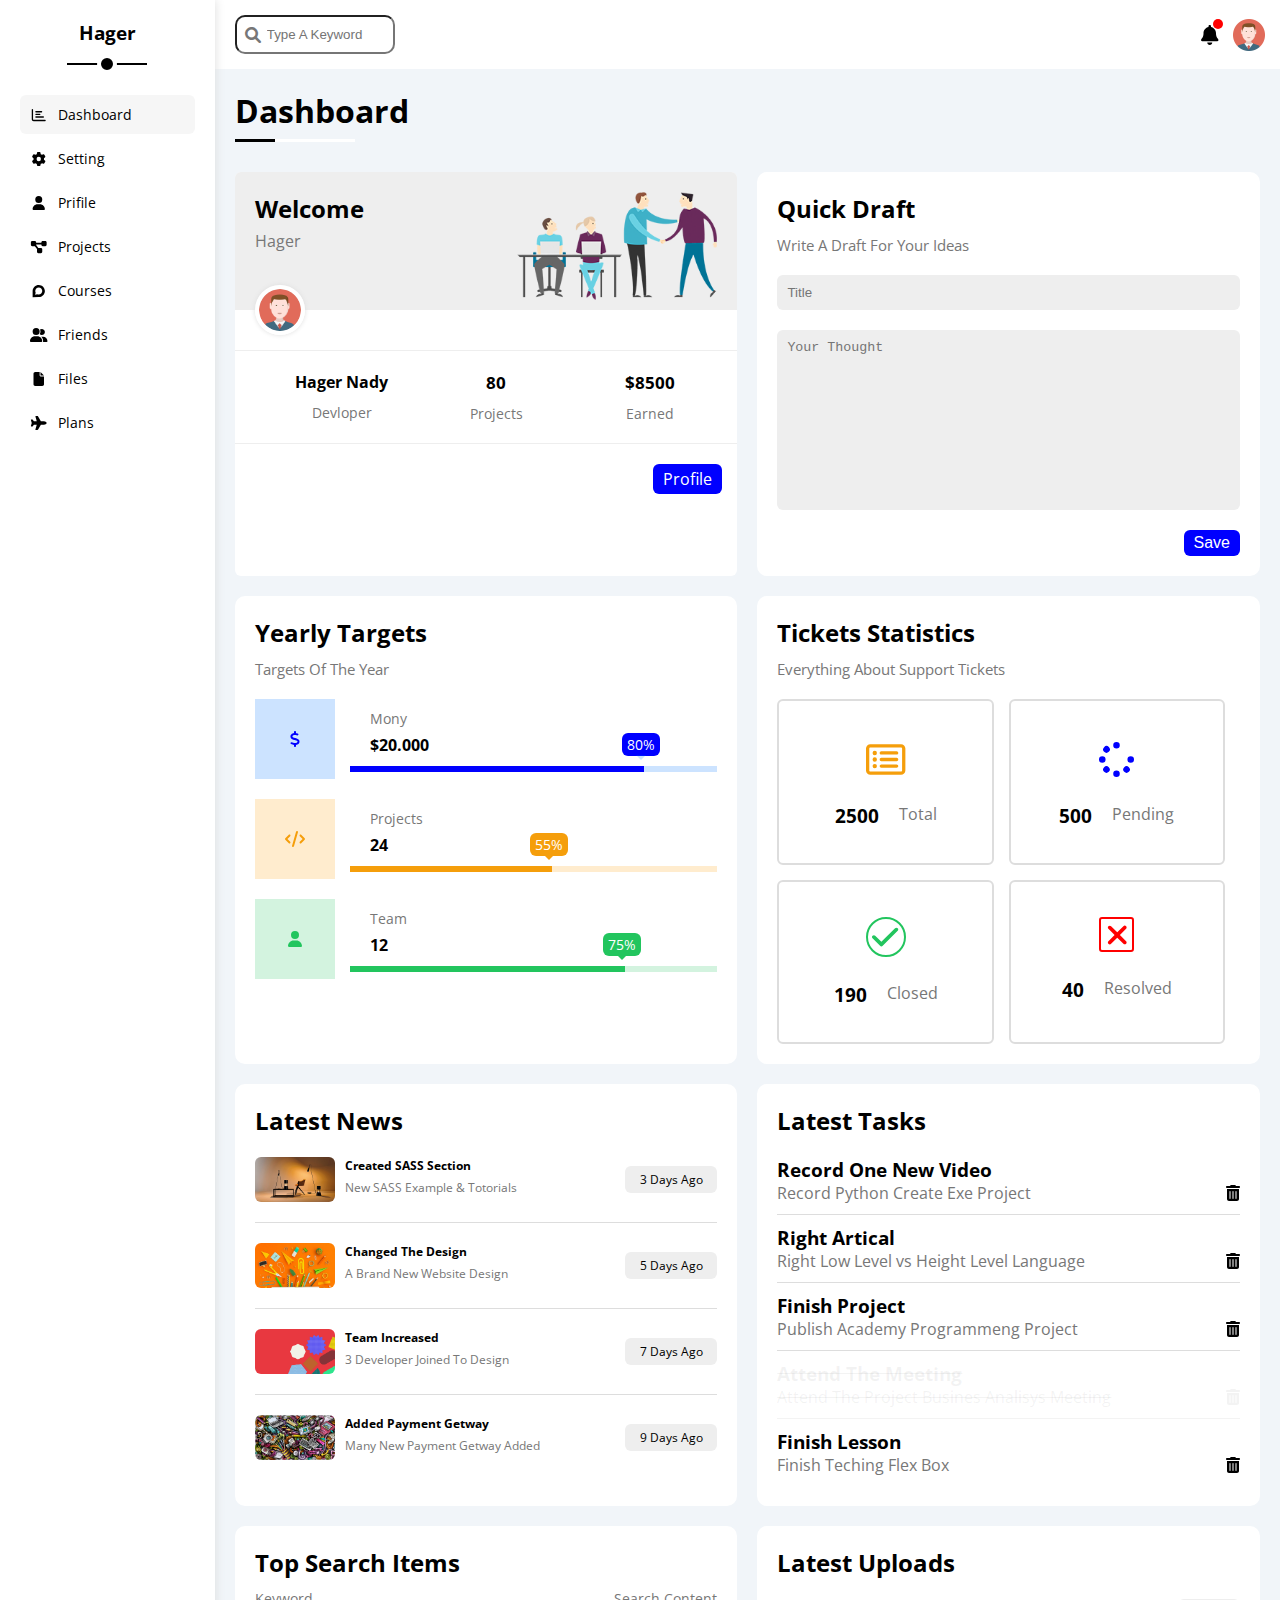
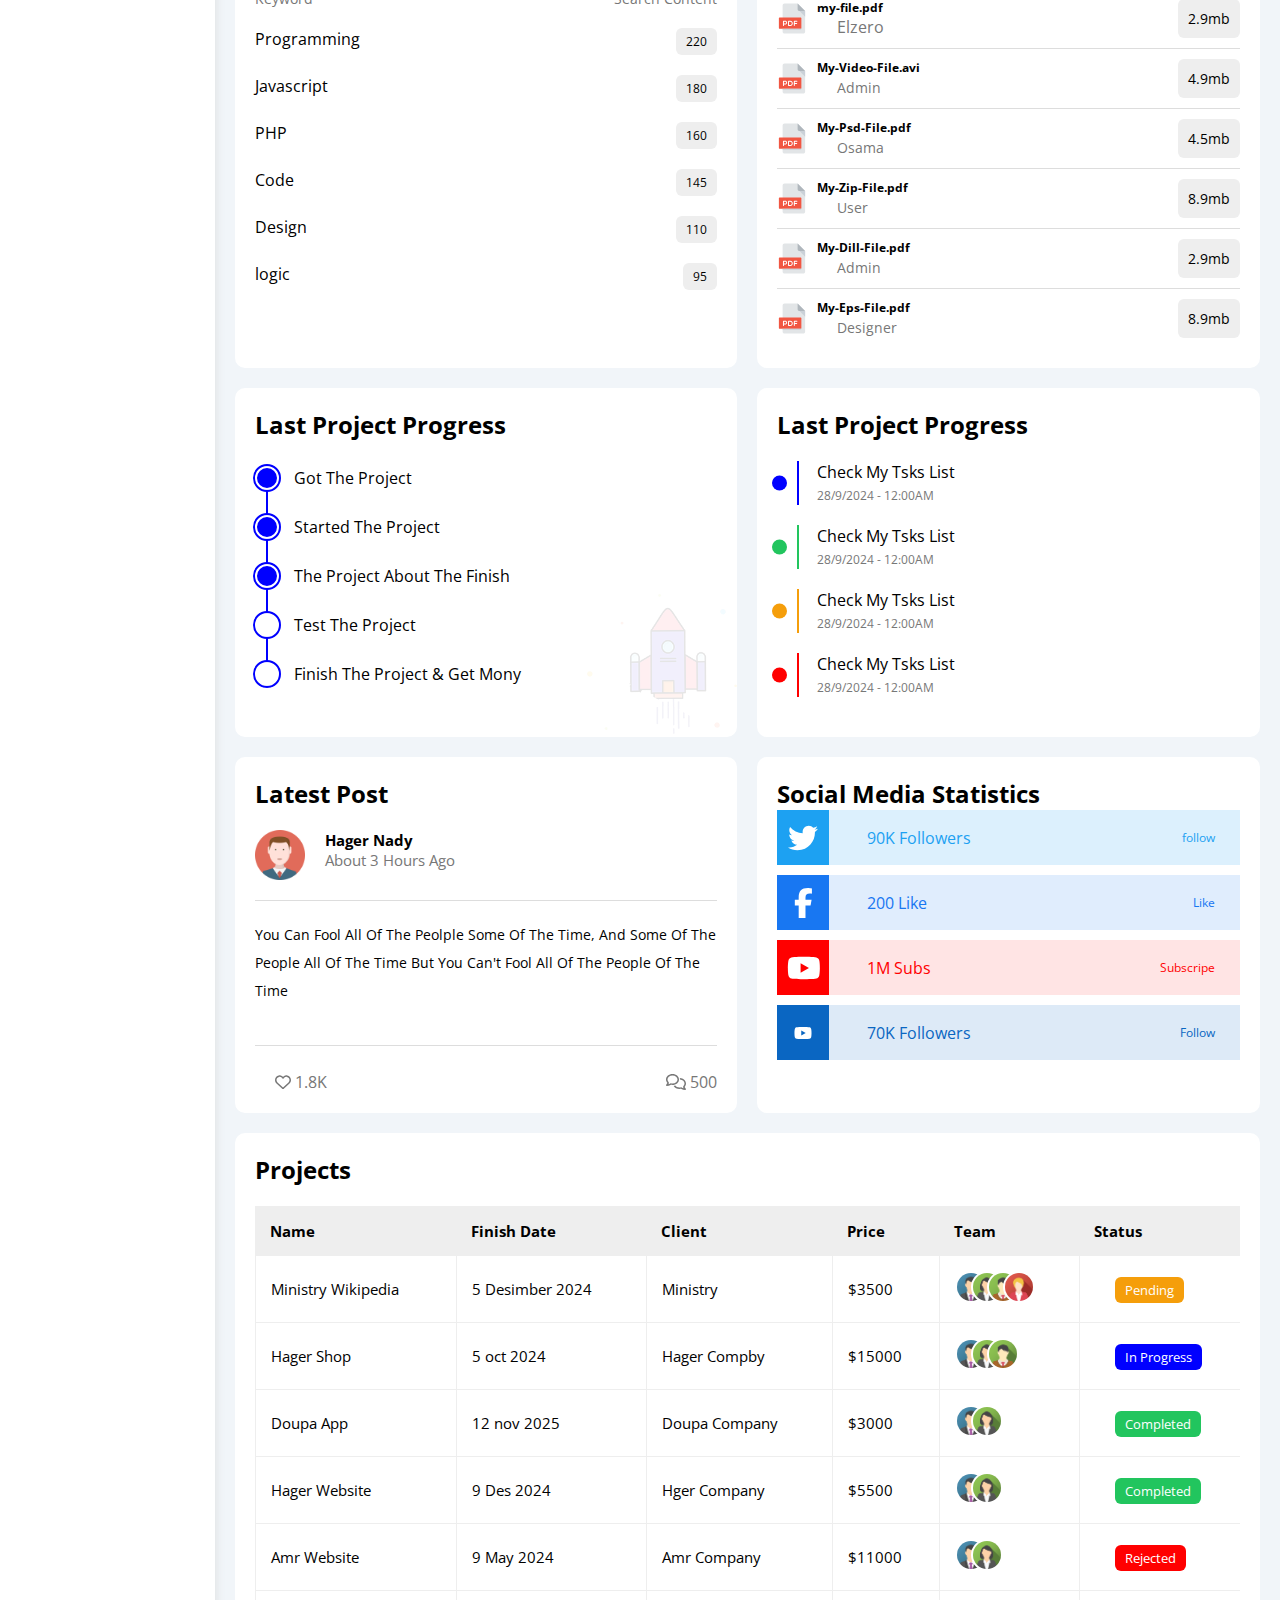
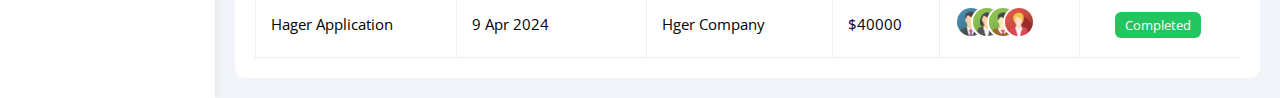
==== commit 97d27901: "finish-setting-page" ====
--- a/index.html
+++ b/index.html
@@ -30,7 +30,7 @@
 
     <div class="page d-flex">
         <div class="sidebar bg-white p-20 p-relative">
-            <h3 class="p-relative txt-c">Elzero</h3>
+            <h3 class="p-relative txt-c">Hager</h3>
             <ul>
                 <li>
                     <a class="active d-flex align-center fs-14 c-black rad-6 p-10" href="index.html">
@@ -39,7 +39,7 @@
                     </a>
                 </li>
                 <li>
-                    <a class="d-flex align-center fs-14 c-black rad-6 p-10" href="setting.html">
+                    <a class="d-flex align-center fs-14 c-black rad-6 p-10" href="settings.html">
                         <i class="fa-solid fa-gear fa-fw"></i>
                         <span class="fs-14 hide-mobile">Setting</span>
                     </a>
@@ -103,17 +103,23 @@
                     <div class="intro p-relative p-20 d-flex space-between bg-eee">
                         <div>
                             <h2 class="m-0">welcome</h2>
-                            <p class="c-grey mt-5 mb-0">Elzero</p>
+                            <p class="c-grey mt-5 mb-0">Hager</p>
                         </div>
                         <img src="images/header/avatar.png" alt="">
                         <img class="hide-mobile" src="images/wrapper/welcome.png" alt="">
                     </div>
-                    <div class="body txt-c d-flex p-20 mt-40 mb-20 d-block-mobile">
-                        <div>Osama Elzero <span class="d-block c-grey mt-10 fs-14">Devloper</span></div>
-                        <div>80 <span class="d-block c-grey mt-10 fs-14">Projects</span></div>
-                        <div>$8500<span class="d-block c-grey mt-10 fs-14">Earned</span></div>
-                    </div>
-                    <a href="profile.html" class="visit d-block fs-14 rad-6 bg-blue c-white w-fit btn-shape">Profile</a>
+                    <div class="body txt-c d-flex  p-20 mt-40 mb-20 d-block-mobile">
+                        <div><span class="fs-187 fw-bold">Hager Nady</span><span
+                                class="d-block c-grey mt-10 fs-14">Devloper</span></div>
+                        <div><span class="fs-17 fw-bold">80</span> <span
+                                class="d-block c-grey mt-10 fs-14">Projects</span>
+                        </div>
+                        <div><span class="fs-17 fw-bold">$8500</span><span
+                                class="d-block c-grey mt-10 fs-14">Earned</span>
+                        </div>
+                    </div>
+                    <a href="profile.html"
+                        class="visit d-block fs-16  rad-6 bg-blue c-white w-fit btn-shape">Profile</a>
                 </div>
                 <!-- End welcome wedget -->
 
@@ -125,7 +131,7 @@
                         <input class="d-block mb-20 w-full bg-eee rad-6 b-none p-10" type="text" placeholder="Title">
                         <textarea class="d-block mb-20 w-full bg-eee rad-6 b-none p-10"
                             placeholder="Your Thought"></textarea>
-                        <input class="save d-block fs-14 bg-blue rad-6 b-none c-white w-fit mt-20 btn-shape"
+                        <input class="save d-block fs-16 bg-blue rad-6 b-none c-white w-fit mt-20 btn-shape"
                             type="submit" value="Save">
                     </form>
                 </div>
@@ -188,35 +194,43 @@
                     <p class="mb-20 c-grey fs-15">Everything About Support Tickets</p>
                     <div class="content flex-wrap d-flex g-15">
                         <div class="box rad-6 d-flex align-center justify-center flex-column g-10 p">
-                            <div class="icon">
+                            <div class="icon mb-10">
                                 <i class="fa-regular fa-rectangle-list"></i>
                             </div>
-                            <h3>2500</h3>
-                            <span class="c-grey">Total</span>
+                            <div>
+                                <h3>2500</h3>
+                                <span class="c-grey">Total</span>
+                            </div>
                         </div>
 
                         <div class="box rad-6 d-flex align-center flex-column g-10 p">
-                            <div class="icon">
+                            <div class="icon mb-10 ">
                                 <i class="fa-solid fa-spinner"></i>
                             </div>
-                            <h3>500</h3>
-                            <span class="c-grey">Pending</span>
-                        </div>
-
-                        <div class="box rad-6 d-flex  align-center flex-column g-10 p">
-                            <div class="icon right rad-50 d-flex align-center justify-center">
+                            <div>
+                                <h3>500</h3>
+                                <span class="c-grey">Pending</span>
+                            </div>
+                        </div>
+
+                        <div class="box rad-6 d-flex   align-center flex-column g-10 p">
+                            <div class="icon  right mb-15 rad-50 d-flex align-center justify-center">
                                 <i class="fa-solid fa-check"></i>
                             </div>
-                            <h3>190</h3>
-                            <span class="c-grey">Closed</span>
-                        </div>
-
-                        <div class="box rad-6 d-flex align-center flex-column g-10 p">
-                            <div class="icon d-flex align-center justify-center fs-14">
+                            <div>
+                                <h3>190</h3>
+                                <span class="c-grey">Closed</span>
+                            </div>
+                        </div>
+
+                        <div class="box rad-6  d-flex align-center flex-column g-10 p">
+                            <div class="icon d-flex mb-15 align-center justify-center fs-14">
                                 <i class="fa-solid fa-xmark"></i>
                             </div>
-                            <h3>40</h3>
-                            <span class="c-grey">Resolved</span>
+                            <div>
+                                <h3>40</h3>
+                                <span class="c-grey">Resolved</span>
+                            </div>
                         </div>
 
                     </div>
--- a/css/helpers/global.css
+++ b/css/helpers/global.css
@@ -15,9 +15,9 @@
     text-decoration: none;
 }
 
-/* *:focus {
+*:focus {
     outline: none;
-} */
+}
 
 .container {
     padding-left: 15px;
--- a/css/style/framework.css
+++ b/css/style/framework.css
@@ -13,6 +13,10 @@
     display: block;
 }
 
+.d-inline-block {
+    display: inline-block;
+}
+
 .d-flex {
     display: flex;
 }
@@ -33,12 +37,20 @@
     justify-content: center;
 }
 
+.just-around {
+    justify-content: space-around;
+}
+
 .space-between {
     justify-content: space-between;
 }
 
 .d-grid {
     display: grid;
+}
+
+.g-5 {
+    gap: 5px;
 }
 
 .g-10 {
@@ -76,6 +88,10 @@
     padding: 5px;
 }
 
+.p-8 {
+    padding: 8px;
+}
+
 .p-10 {
     padding: 10px;
 }
@@ -92,15 +108,56 @@
     padding: 10px 0px;
 }
 
+.p-5 {
+    padding: 5px;
+}
+
+.pr-10 {
+    padding-right: 10px;
+}
+
+.pr-15 {
+    padding-right: 15px;
+}
+
+.pr-20 {
+    padding-right: 20px;
+}
+
+.pr-25 {
+    padding-right: 25px;
+}
+
+
 .p-t-b {
     padding: 20px 0px;
 }
 
+.pb-20 {
+    padding-bottom: 20px;
+}
+
+.pb-10 {
+    padding-bottom: 10px;
+}
+
 
 .m-0 {
     margin: 0;
 }
 
+.m-auto {
+    margin: auto;
+}
+
+.m-10 {
+    margin: 10px;
+}
+
+.m-15 {
+    margin: 15px;
+}
+
 .m-20 {
     margin: 20px;
 }
@@ -137,8 +194,20 @@
     margin-bottom: 10px;
 }
 
+.mb-15 {
+    margin-bottom: 15px;
+}
+
 .mb-20 {
     margin-bottom: 20px;
+}
+
+.ml-10 {
+    margin-left: 10px;
+}
+
+.ml-20 {
+    margin-left: 20px;
 }
 
 /*End padding + margin */
@@ -233,12 +302,32 @@
     font-size: 14px;
 }
 
+.fs-13 {
+    font-size: 13px;
+}
+
 .fs-15 {
     font-size: 15px;
 }
 
+.fs-16 {
+    font-size: 16px;
+}
+
+.fs-17 {
+    font-size: 17px;
+}
+
+.fs-20 {
+    font-size: 20px;
+}
+
 .fs-30 {
     font-size: 30px;
+}
+
+.fs-40 {
+    font-size: 45px;
 }
 
 .fw-bold {
@@ -287,13 +376,22 @@
     -o-border-radius: 50%;
 }
 
+.b-none {
+    border: none;
+}
+
 .border-ccc {
     border: 1px solid #ccc;
 }
 
-.b-none {
-    border: none;
-}
+.b-bottom {
+    border-bottom: 1px solid #ccc;
+}
+
+.b-right {
+    border-right: 1px solid #ccc;
+}
+
 
 /* End border*/
 
--- a/css/style/wrapper-section.css
+++ b/css/style/wrapper-section.css
@@ -47,9 +47,14 @@
     flex: 1;
 }
 
-.welcome .body>div:not(:last-of-type) {
-    margin-bottom: 20px;
-}
+/* .welcome .body>div>span {
+    margin: auto;
+} */
+
+/* .welcome .body>div:not(:last-of-type) {
+    margin-right: 20px;
+} */
+
 
 .welcome .visit {
     margin: 0 15px 15px auto;
@@ -122,7 +127,7 @@
 .targets .details .progress>span {
     position: absolute;
     top: 0;
-    left: 0;
+    left: -20px;
     height: 100%;
 }
 
@@ -167,29 +172,49 @@
 .tickets .content .box {
     border: 2px solid #ddd;
     width: calc(50% - 15px);
+    padding: 35px 0px;
 }
 
 .tickets .content>div:first-of-type+div .icon {
     color: var(--main-color);
-    font-size: 20px;
+    /* font-size: 20px; */
+}
+
+.tickets .content .box .icon {
+    font-size: 30px;
+}
+
+/* .tickets .content .box>span {
+    margin: auto;
+} */
+
+.tickets .content .box>div:last-of-type {
+    display: flex;
 }
 
 .tickets .content>div:first-of-type .icon {
     color: var(--orange);
-    font-size: 20px;
+    font-size: 35px;
+}
+
+.tickets .content>div:first-of-type+div .icon {
+    font-size: 35px;
 }
 
 .tickets .content .box .right {
-    width: 20px;
-    height: 20px;
+    width: 40px;
+    height: 40px;
     border: 2px solid var(--green);
     color: var(--green);
     padding: 10px;
+    display: flex;
+    align-items: center;
+    justify-content: center;
 }
 
 .tickets .content>div:last-of-type .icon {
-    width: 20px;
-    height: 20px;
+    width: 35px;
+    height: 35px;
     border: 2px solid red;
     padding: 0 10px;
     border-radius: 3px;
--- a/css/mediaquery/wrapper-media.css
+++ b/css/mediaquery/wrapper-media.css
@@ -12,6 +12,34 @@
         transform: translateX(-50%);
 
     }
+
+    .welcome .body>div:not(:last-of-type) {
+        margin-bottom: 20px;
+    }
+
+    .welcome .body>div:not(:first-of-type)>span {
+        margin-top: 5px;
+    }
+
+    .welcome .body>div>span:first-of-type {
+        font-size: 25px
+    }
+
+    .welcome .body>div>span:last-of-type {
+        font-size: 18px
+    }
+
+    .welcome .visit {
+        width: 90%;
+    }
+
+    .quick-draft form .save {
+        width: 100%;
+        padding: 7px 0px;
+    }
+
+
+
 
     .tickets .content .box {
         width: 100%;
@@ -37,9 +65,11 @@
     .tasks .tasks-row .tasks-content .text p {
         font-size: 14px;
     }
+
     .post>p {
         text-align: center;
     }
+
     .social .row>div>span:first-of-type {
         font-size: 12px;
     }
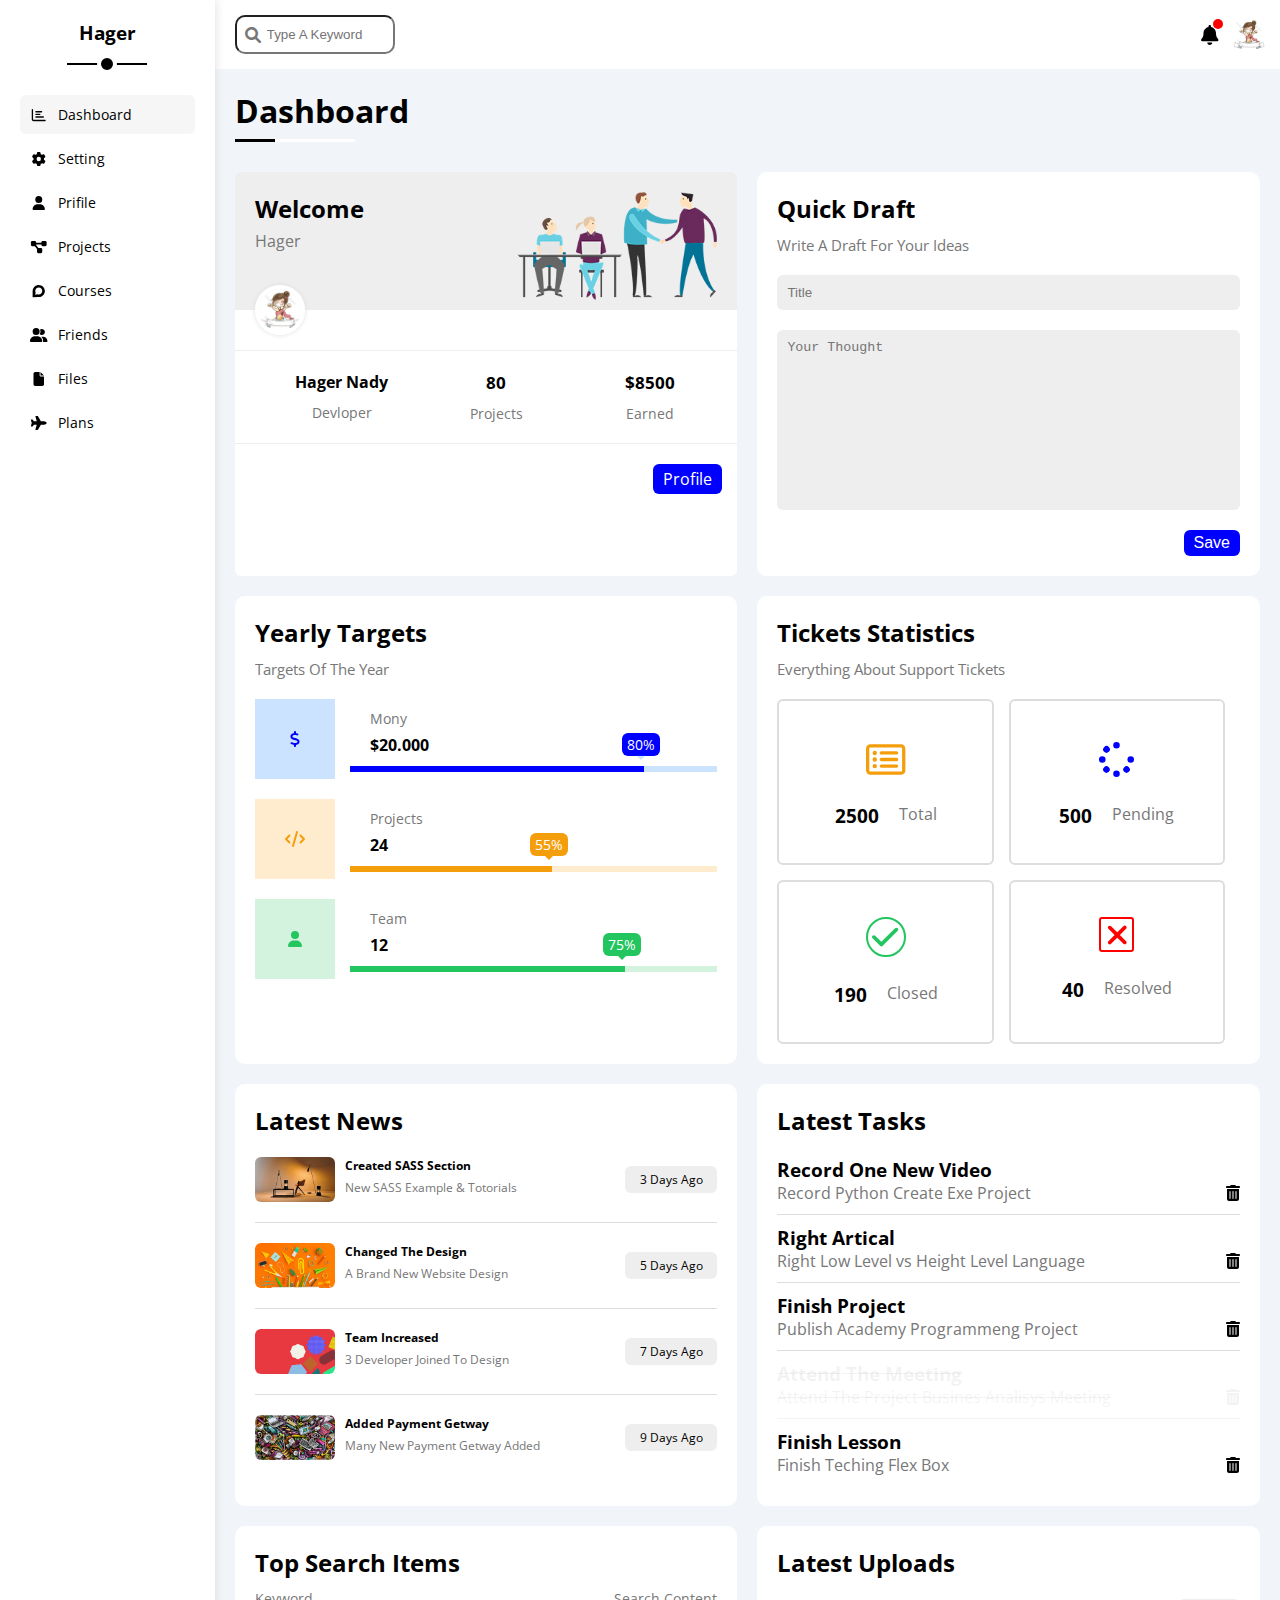
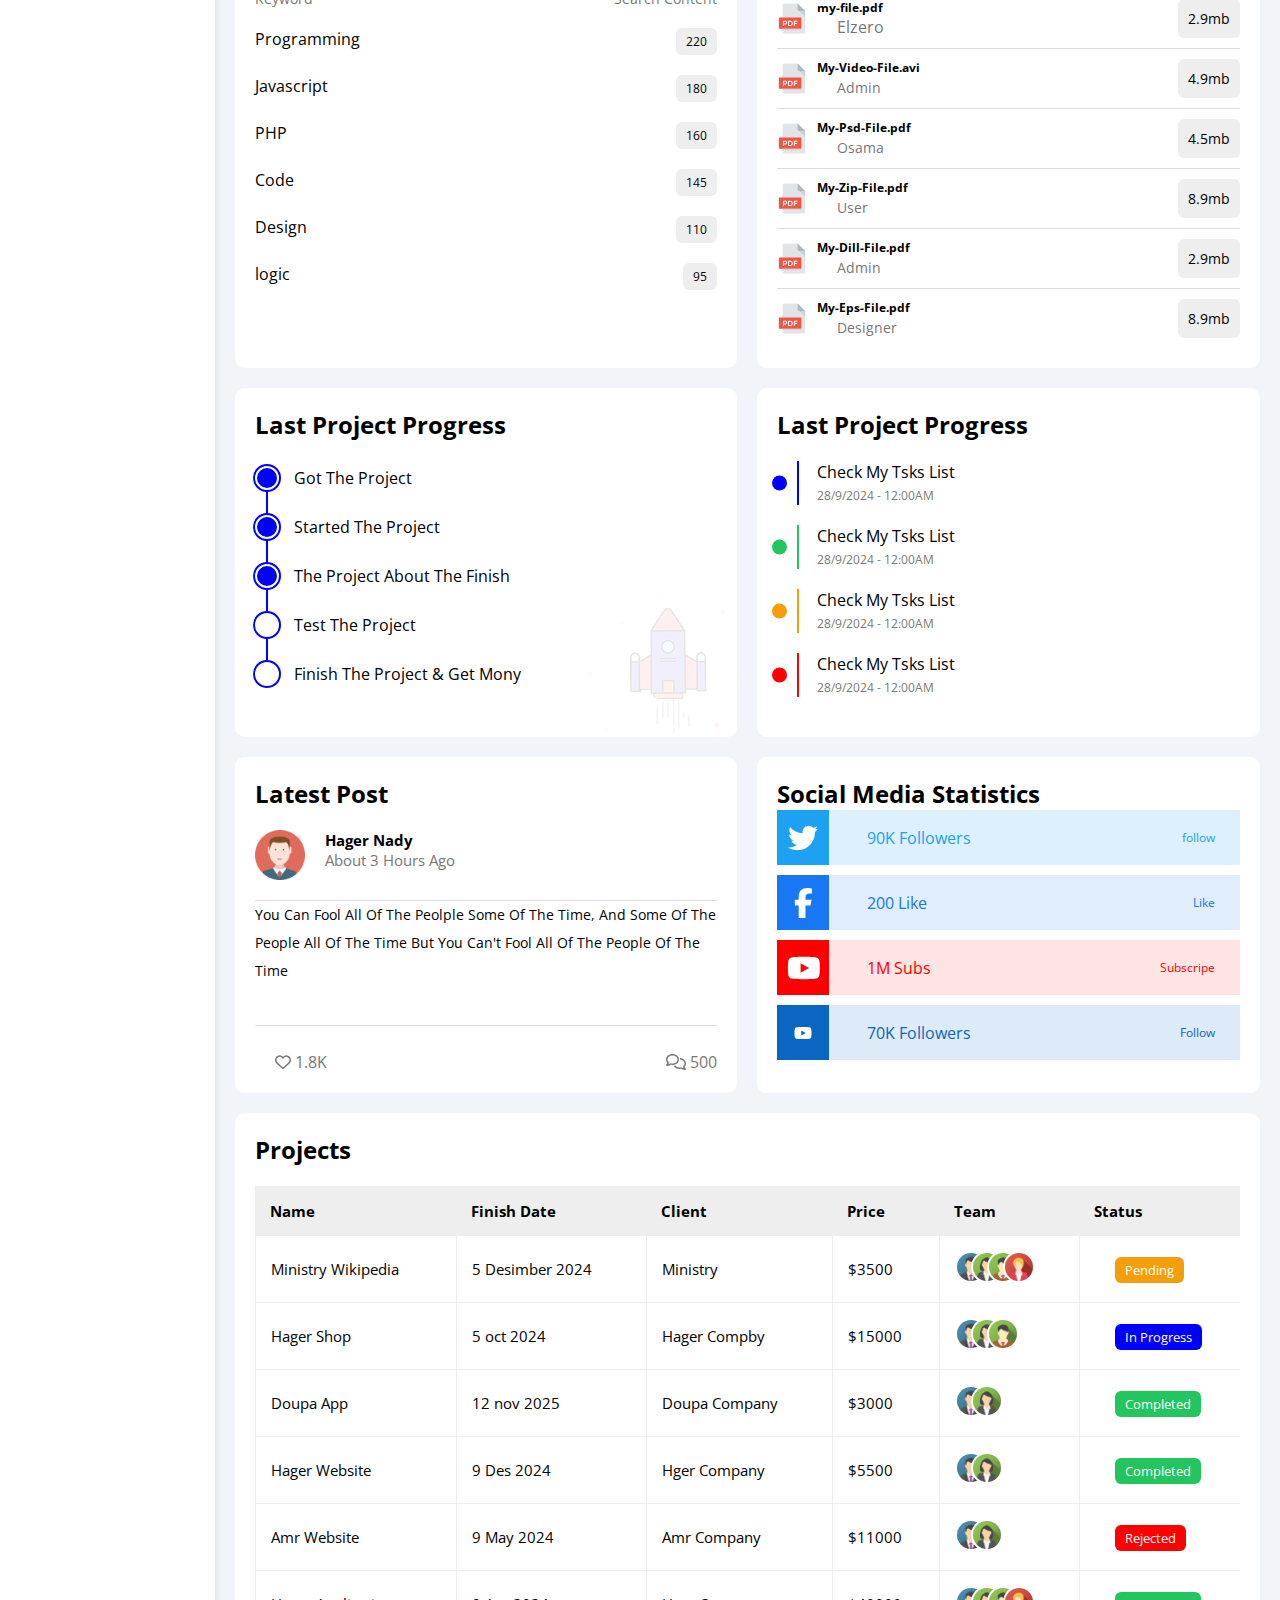
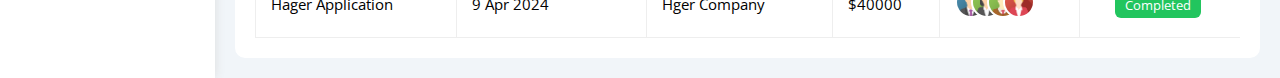
==== commit 261fcc60: "add profile page" ====
--- a/index.html
+++ b/index.html
@@ -92,7 +92,7 @@
                     <span class="p-relative notification">
                         <i class="fa-solid fa-bell fa-lg"></i>
                     </span>
-                    <img src="images/header/avatar.png" alt="">
+                    <img src="images/header/avatar.jpg!w700wp" alt="">
                 </div>
             </div>
             <!-- End Head -->
@@ -105,7 +105,7 @@
                             <h2 class="m-0">welcome</h2>
                             <p class="c-grey mt-5 mb-0">Hager</p>
                         </div>
-                        <img src="images/header/avatar.png" alt="">
+                        <img src="images/header/avatar.jpg!w700wp" alt="">
                         <img class="hide-mobile" src="images/wrapper/welcome.png" alt="">
                     </div>
                     <div class="body txt-c d-flex  p-20 mt-40 mb-20 d-block-mobile">
--- a/css/style/framework.css
+++ b/css/style/framework.css
@@ -57,12 +57,16 @@
     gap: 10px;
 }
 
+.g-15 {
+    gap: 15px;
+}
+
 .g-20 {
     gap: 20px;
 }
 
-.g-15 {
-    gap: 15px;
+.g-100 {
+    gap: 100px;
 }
 
 /* End box flex*/
@@ -129,8 +133,12 @@
 }
 
 
-.p-t-b {
+.p-t-b-20 {
     padding: 20px 0px;
+}
+
+.p-t-b-15 {
+    padding: 15px 0px;
 }
 
 .pb-20 {
@@ -151,7 +159,7 @@
 }
 
 .m-10 {
-    margin: 10px;
+    margin: 10p;
 }
 
 .m-15 {
@@ -186,6 +194,10 @@
     margin-top: 40px;
 }
 
+.mr-5 {
+    margin-right: 5px;
+}
+
 .mb-5 {
     margin-bottom: 5px;
 }
@@ -208,6 +220,10 @@
 
 .ml-20 {
     margin-left: 20px;
+}
+
+.ml-30 {
+    margin-left: 30px;
 }
 
 /*End padding + margin */
@@ -243,6 +259,10 @@
 
 .c-grey {
     color: var(--grey-color);
+}
+
+.c-orange {
+    color: var(--orange);
 }
 
 .c-deleted {
@@ -320,6 +340,10 @@
 
 .fs-20 {
     font-size: 20px;
+}
+
+.fs-25 {
+    font-size: 25px;
 }
 
 .fs-30 {
